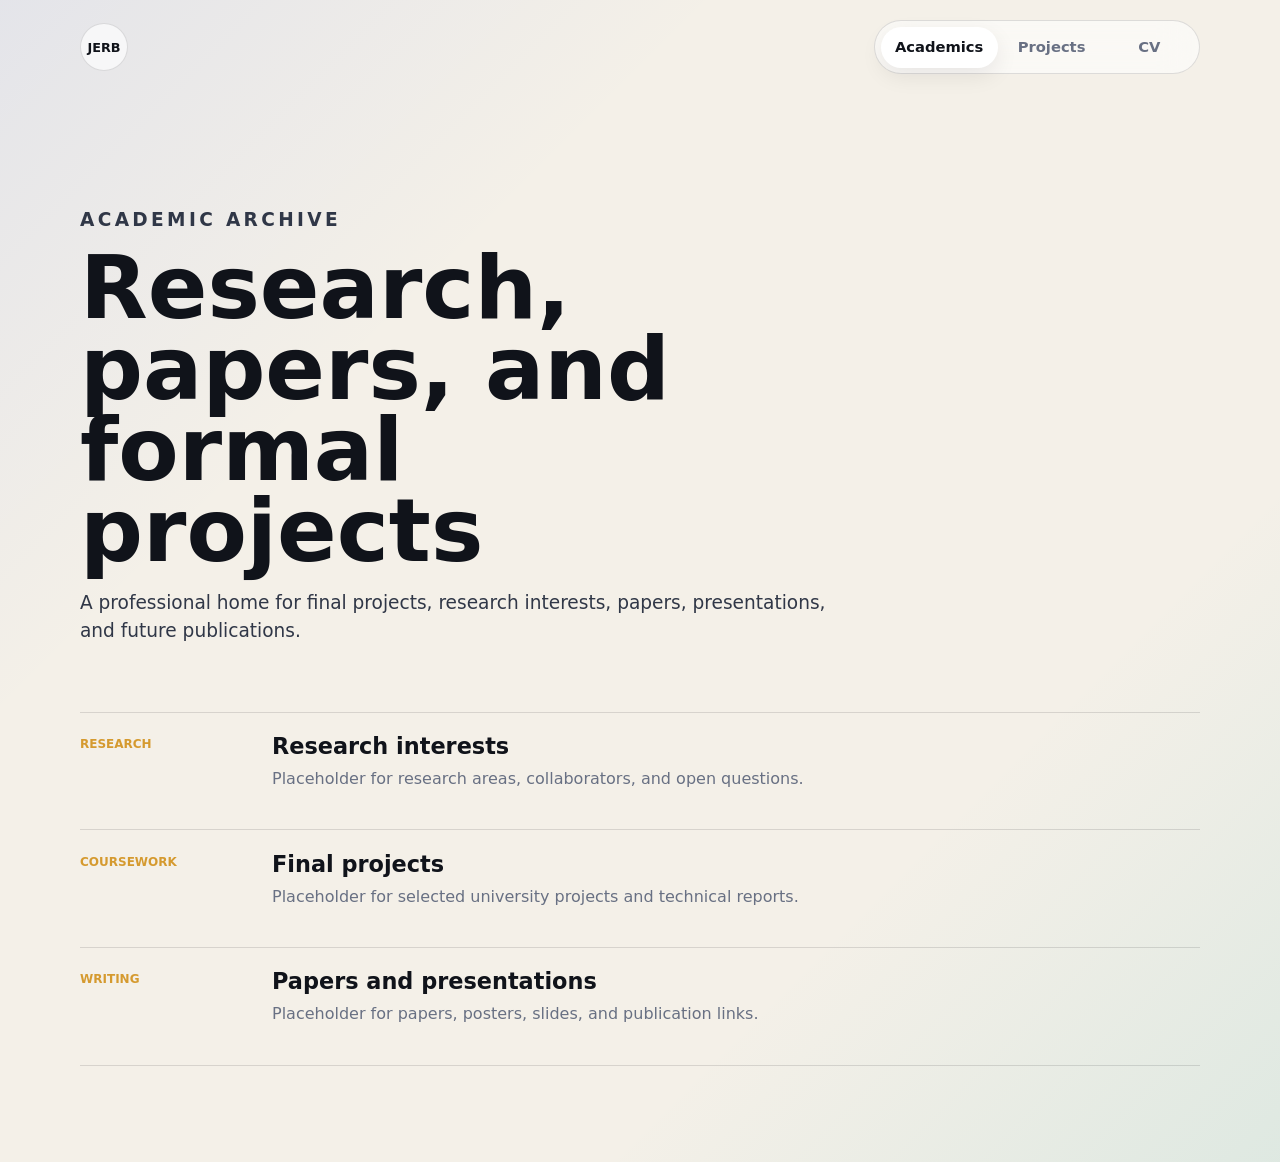
==== academics.html @ 768eadd4 "Create personal website draft" ====
<!doctype html>
<html lang="en">
  <head>
    <meta charset="UTF-8" />
    <meta name="viewport" content="width=device-width, initial-scale=1.0" />
    <title>Academics | Juan Esteban Reyes Beltrán</title>
    <link rel="stylesheet" href="styles.css" />
    <script src="script.js" defer></script>
  </head>
  <body data-page="academics">
    <header class="site-header">
      <a class="brand" href="index.html" aria-label="Home">JERB</a>
      <nav class="site-nav" aria-label="Primary navigation">
        <a href="academics.html" aria-current="page">Academics</a>
        <a href="projects.html">Projects</a>
        <a href="cv.html">CV</a>
      </nav>
    </header>

    <main class="subpage academic-page">
      <section class="subpage-hero">
        <p class="eyebrow">Academic archive</p>
        <h1>Research, papers, and formal projects</h1>
        <p>
          A professional home for final projects, research interests, papers,
          presentations, and future publications.
        </p>
      </section>

      <section class="content-list" aria-label="Academic work placeholders">
        <article class="content-row">
          <span class="row-meta">Research</span>
          <div>
            <h2>Research interests</h2>
            <p>Placeholder for research areas, collaborators, and open questions.</p>
          </div>
        </article>
        <article class="content-row">
          <span class="row-meta">Coursework</span>
          <div>
            <h2>Final projects</h2>
            <p>Placeholder for selected university projects and technical reports.</p>
          </div>
        </article>
        <article class="content-row">
          <span class="row-meta">Writing</span>
          <div>
            <h2>Papers and presentations</h2>
            <p>Placeholder for papers, posters, slides, and publication links.</p>
          </div>
        </article>
      </section>
    </main>
  </body>
</html>
---- styles.css ----
:root {
  --ink: #10131a;
  --muted: #687083;
  --paper: #f4f0e8;
  --surface: #ffffff;
  --line: rgba(16, 19, 26, 0.13);
  --blue: #275efe;
  --cyan: #1fa6a8;
  --coral: #e76650;
  --gold: #d59a2f;
  --shadow: 0 24px 70px rgba(16, 19, 26, 0.14);
}

* {
  box-sizing: border-box;
}

body {
  margin: 0;
  min-height: 100vh;
  color: var(--ink);
  background:
    linear-gradient(135deg, rgba(39, 94, 254, 0.08), transparent 32rem),
    linear-gradient(315deg, rgba(31, 166, 168, 0.1), transparent 30rem),
    var(--paper);
  font-family:
    Inter, ui-sans-serif, system-ui, -apple-system, BlinkMacSystemFont, "Segoe UI",
    sans-serif;
  line-height: 1.5;
}

a {
  color: inherit;
}

.site-header {
  display: flex;
  align-items: center;
  justify-content: space-between;
  gap: 1rem;
  width: min(1120px, calc(100% - 2rem));
  margin: 0 auto;
  padding: 1.25rem 0;
}

.brand {
  display: grid;
  width: 3rem;
  height: 3rem;
  place-items: center;
  border: 1px solid var(--line);
  border-radius: 50%;
  background: rgba(255, 255, 255, 0.66);
  font-size: 0.8rem;
  font-weight: 800;
  letter-spacing: 0;
  text-decoration: none;
}

.site-nav {
  display: flex;
  flex-wrap: wrap;
  justify-content: flex-end;
  gap: 0.35rem;
  padding: 0.35rem;
  border: 1px solid var(--line);
  border-radius: 999px;
  background: rgba(255, 255, 255, 0.58);
  backdrop-filter: blur(18px);
}

.site-nav a {
  min-width: 5.5rem;
  padding: 0.6rem 0.9rem;
  border-radius: 999px;
  color: var(--muted);
  font-size: 0.92rem;
  font-weight: 700;
  text-align: center;
  text-decoration: none;
}

.site-nav a[aria-current="page"],
.site-nav a:hover {
  color: var(--ink);
  background: var(--surface);
  box-shadow: 0 8px 22px rgba(16, 19, 26, 0.08);
}

main {
  width: min(1120px, calc(100% - 2rem));
  margin: 0 auto;
}

.hero-lab {
  display: grid;
  grid-template-columns: minmax(0, 1fr) minmax(22rem, 0.8fr);
  gap: clamp(2rem, 5vw, 5rem);
  align-items: center;
  min-height: calc(100vh - 5.5rem);
  padding: 3rem 0 4rem;
}

.eyebrow {
  margin: 0 0 0.85rem;
  color: var(--cyan);
  font-size: 0.78rem;
  font-weight: 850;
  letter-spacing: 0.18em;
  text-transform: uppercase;
}

h1,
h2,
p {
  margin-top: 0;
}

h1 {
  max-width: 14ch;
  margin-bottom: 1.1rem;
  font-size: clamp(3rem, 8vw, 6.8rem);
  line-height: 0.92;
  letter-spacing: 0;
}

h2 {
  margin-bottom: 0.6rem;
  font-size: clamp(1.6rem, 3vw, 2.4rem);
  line-height: 1;
}

.hero-lede {
  max-width: 42rem;
  color: #303747;
  font-size: clamp(1.05rem, 2vw, 1.35rem);
}

.hero-actions {
  display: flex;
  flex-wrap: wrap;
  gap: 0.75rem;
  margin-top: 2rem;
}

.button {
  display: inline-flex;
  align-items: center;
  justify-content: center;
  min-height: 2.9rem;
  padding: 0.78rem 1.05rem;
  border: 1px solid var(--line);
  border-radius: 999px;
  font-weight: 800;
  text-decoration: none;
}

.button.primary {
  color: white;
  background: var(--ink);
}

.button.secondary {
  background: rgba(255, 255, 255, 0.7);
}

.button.disabled {
  cursor: not-allowed;
  opacity: 0.64;
}

.lab-panel {
  position: relative;
  overflow: hidden;
  border: 1px solid rgba(255, 255, 255, 0.42);
  border-radius: 1.4rem;
  background:
    linear-gradient(145deg, rgba(16, 19, 26, 0.97), rgba(30, 37, 55, 0.94)),
    var(--ink);
  box-shadow: var(--shadow);
  color: white;
}

.lab-panel::before {
  content: "";
  position: absolute;
  inset: 0;
  background-image:
    linear-gradient(rgba(255, 255, 255, 0.055) 1px, transparent 1px),
    linear-gradient(90deg, rgba(255, 255, 255, 0.055) 1px, transparent 1px);
  background-size: 2rem 2rem;
  mask-image: linear-gradient(to bottom, black, transparent 88%);
}

.panel-topline,
.signal-grid {
  position: relative;
}

.panel-topline {
  display: flex;
  justify-content: space-between;
  padding: 1rem 1rem 0;
  color: rgba(255, 255, 255, 0.72);
  font-size: 0.82rem;
  font-weight: 800;
  text-transform: uppercase;
}

.status-dot {
  color: #8ef0d1;
}

.signal-grid {
  display: grid;
  grid-template-columns: repeat(2, minmax(0, 1fr));
  gap: 1px;
  padding: 1rem;
}

.signal-grid article {
  min-height: 12rem;
  padding: 1.15rem;
  background: rgba(255, 255, 255, 0.075);
}

.signal-grid span,
.project-card span,
.row-meta {
  color: var(--gold);
  font-size: 0.75rem;
  font-weight: 850;
  text-transform: uppercase;
}

.signal-grid strong {
  display: block;
  margin: 1.8rem 0 0.45rem;
  font-size: 1.05rem;
}

.signal-grid p {
  margin-bottom: 0;
  color: rgba(255, 255, 255, 0.7);
  font-size: 0.9rem;
}

.pathways,
.about-section,
.now-section {
  padding: 4rem 0;
  border-top: 1px solid var(--line);
}

.section-heading {
  margin-bottom: 1.6rem;
}

.pathway-grid,
.project-grid {
  display: grid;
  grid-template-columns: repeat(3, minmax(0, 1fr));
  gap: 1rem;
}

.pathway-card,
.project-card,
.content-row {
  position: relative;
  overflow: hidden;
  border: 1px solid var(--line);
  background: rgba(255, 255, 255, 0.66);
  box-shadow: 0 14px 40px rgba(16, 19, 26, 0.07);
}

.pathway-card::before,
.project-card::before {
  content: "";
  position: absolute;
  inset: 0;
  background: radial-gradient(
    circle at var(--spotlight-x, 50%) var(--spotlight-y, 0%),
    rgba(39, 94, 254, 0.13),
    transparent 16rem
  );
  opacity: 0;
  transition: opacity 180ms ease;
}

.pathway-card:hover::before,
.project-card:hover::before {
  opacity: 1;
}

.pathway-card > *,
.project-card > * {
  position: relative;
}

.pathway-card {
  min-height: 15rem;
  padding: 1.2rem;
  border-radius: 0.8rem;
  text-decoration: none;
  transition:
    transform 180ms ease,
    box-shadow 180ms ease;
}

.pathway-card:hover {
  transform: translateY(-4px);
  box-shadow: 0 22px 54px rgba(16, 19, 26, 0.12);
}

.pathway-card span {
  display: block;
  margin-bottom: 4rem;
  font-size: 1.25rem;
  font-weight: 850;
}

.pathway-card p {
  margin-bottom: 0;
  color: var(--muted);
}

.academic {
  border-top: 4px solid var(--blue);
}

.portfolio {
  border-top: 4px solid var(--coral);
}

.cv {
  border-top: 4px solid var(--cyan);
}

.about-section {
  display: grid;
  grid-template-columns: minmax(0, 0.9fr) minmax(22rem, 1.1fr);
  gap: clamp(2rem, 5vw, 4rem);
  align-items: start;
}

.about-copy p {
  max-width: 42rem;
  color: #303747;
  font-size: 1.04rem;
}

.about-notes {
  display: grid;
  gap: 0.8rem;
}

.about-notes article {
  display: grid;
  grid-template-columns: 10rem 1fr;
  gap: 1rem;
  padding: 1rem 0;
  border-bottom: 1px solid var(--line);
}

.about-notes span {
  color: var(--coral);
  font-size: 0.78rem;
  font-weight: 850;
  text-transform: uppercase;
}

.about-notes p {
  margin-bottom: 0;
  color: var(--muted);
}

.now-section {
  display: grid;
  grid-template-columns: 0.8fr 1.2fr;
  gap: 2rem;
}

.idea-list {
  display: grid;
  gap: 0.9rem;
  margin: 0;
  padding: 0;
  list-style: none;
}

.idea-list li {
  padding: 1rem 0 1rem 1rem;
  border-left: 3px solid var(--coral);
  color: #303747;
}

.site-footer {
  display: flex;
  justify-content: space-between;
  gap: 1rem;
  width: min(1120px, calc(100% - 2rem));
  margin: 2rem auto 0;
  padding: 2rem 0;
  border-top: 1px solid var(--line);
  color: var(--muted);
}

.site-footer div {
  display: flex;
  gap: 1rem;
}

.site-footer a {
  font-weight: 800;
  text-decoration: none;
}

.subpage {
  padding: 4rem 0 6rem;
}

.subpage-hero {
  max-width: 760px;
  padding: 3rem 0;
}

.subpage-hero h1 {
  max-width: 12ch;
  font-size: clamp(2.9rem, 7vw, 5.5rem);
}

.subpage-hero p {
  color: #303747;
  font-size: 1.16rem;
}

.academic-page {
  --paper: #f7f6f2;
}

.content-list {
  display: grid;
  border-top: 1px solid var(--line);
}

.content-row {
  display: grid;
  grid-template-columns: 10rem 1fr;
  gap: 2rem;
  padding: 1.4rem 0;
  border-width: 0 0 1px;
  background: transparent;
  box-shadow: none;
}

.content-row h2 {
  font-size: 1.4rem;
}

.content-row p {
  max-width: 54rem;
  color: var(--muted);
}

.project-card {
  min-height: 17rem;
  padding: 1.25rem;
  border-radius: 0.8rem;
}

.project-card h2 {
  margin-top: 3rem;
  font-size: 1.55rem;
}

.project-card p {
  color: var(--muted);
}

@media (max-width: 820px) {
  .site-header,
  .site-footer,
  .now-section {
    align-items: flex-start;
    flex-direction: column;
  }

  .hero-lab,
  .about-section,
  .now-section {
    grid-template-columns: 1fr;
  }

  .hero-lab {
    min-height: auto;
  }

  .pathway-grid,
  .project-grid {
    grid-template-columns: 1fr;
  }

  .signal-grid {
    grid-template-columns: 1fr;
  }

  .content-row {
    grid-template-columns: 1fr;
    gap: 0.35rem;
  }

  .about-notes article {
    grid-template-columns: 1fr;
    gap: 0.35rem;
  }
}

@media (max-width: 560px) {
  .site-nav {
    width: 100%;
    border-radius: 1rem;
  }

  .site-nav a {
    flex: 1;
    min-width: 0;
  }

  h1 {
    font-size: clamp(2.6rem, 17vw, 4rem);
  }
}
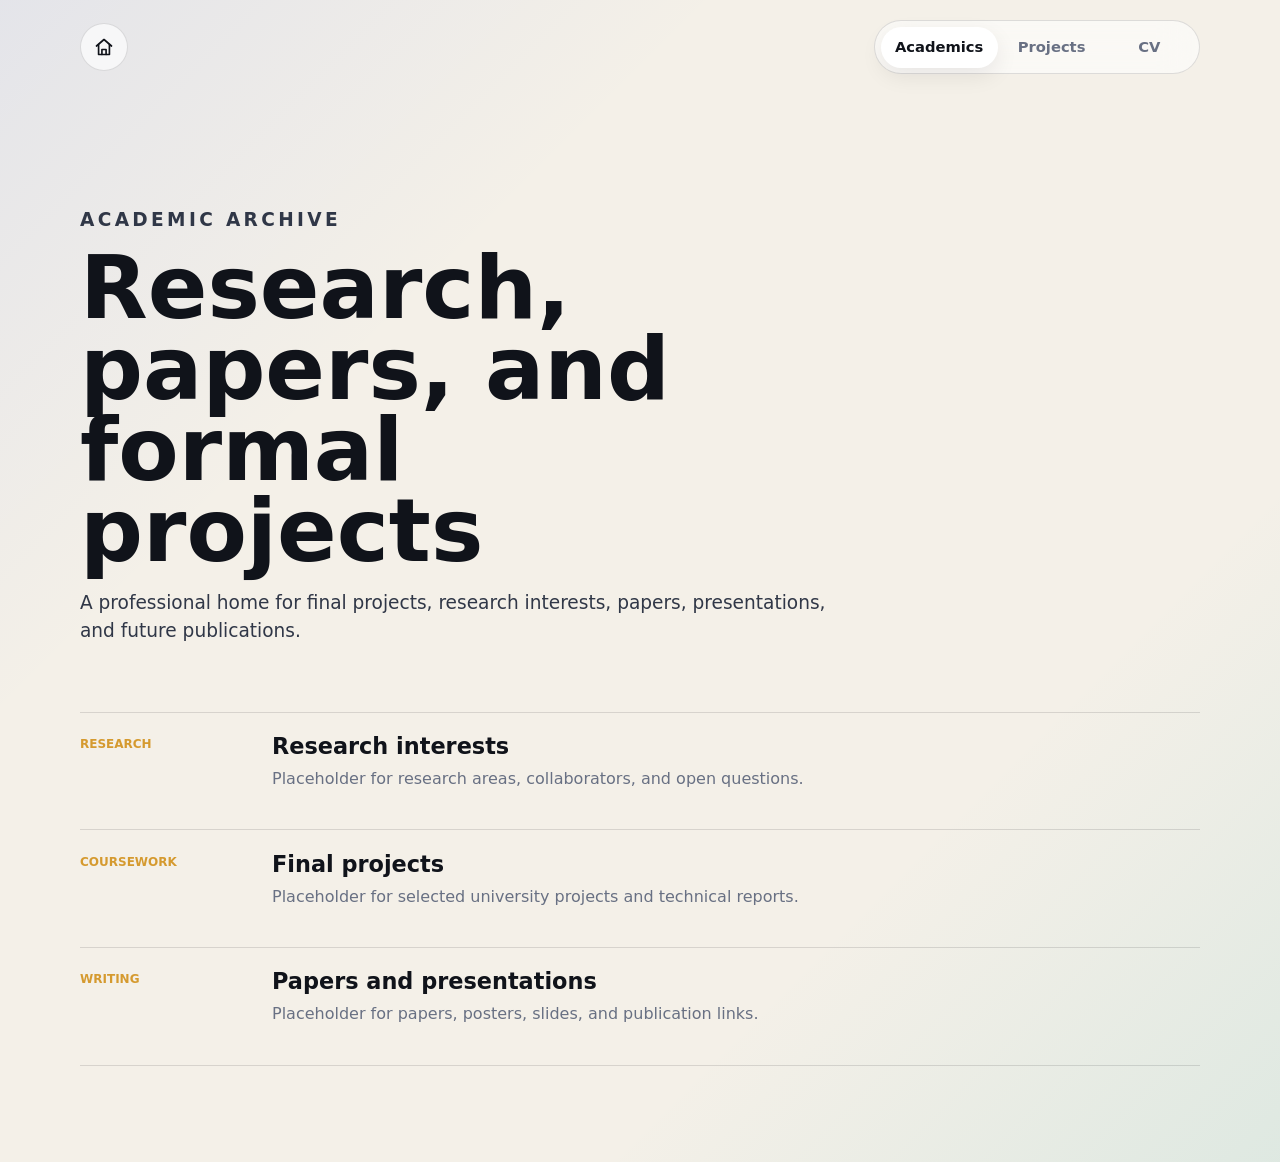
==== commit 29905914: "Updated main page" ====
--- a/academics.html
+++ b/academics.html
@@ -9,7 +9,13 @@
   </head>
   <body data-page="academics">
     <header class="site-header">
-      <a class="brand" href="index.html" aria-label="Home">JERB</a>
+      <a class="brand" href="index.html" aria-label="Home">
+        <svg viewBox="0 0 24 24" aria-hidden="true">
+          <path d="M3 10.8 12 3l9 7.8" />
+          <path d="M5.5 9.2V21h13V9.2" />
+          <path d="M9.5 21v-6h5v6" />
+        </svg>
+      </a>
       <nav class="site-nav" aria-label="Primary navigation">
         <a href="academics.html" aria-current="page">Academics</a>
         <a href="projects.html">Projects</a>
--- a/styles.css
+++ b/styles.css
@@ -57,6 +57,16 @@
   text-decoration: none;
 }
 
+.brand svg {
+  width: 1.25rem;
+  height: 1.25rem;
+  fill: none;
+  stroke: currentColor;
+  stroke-linecap: round;
+  stroke-linejoin: round;
+  stroke-width: 2;
+}
+
 .site-nav {
   display: flex;
   flex-wrap: wrap;
@@ -92,15 +102,6 @@
   margin: 0 auto;
 }
 
-.hero-lab {
-  display: grid;
-  grid-template-columns: minmax(0, 1fr) minmax(22rem, 0.8fr);
-  gap: clamp(2rem, 5vw, 5rem);
-  align-items: center;
-  min-height: calc(100vh - 5.5rem);
-  padding: 3rem 0 4rem;
-}
-
 .eyebrow {
   margin: 0 0 0.85rem;
   color: var(--cyan);
@@ -122,6 +123,44 @@
   font-size: clamp(3rem, 8vw, 6.8rem);
   line-height: 0.92;
   letter-spacing: 0;
+}
+
+.about-hero {
+  display: grid;
+  justify-items: center;
+  min-height: calc(100vh - 5.5rem);
+  padding: clamp(0.25rem, 1.5vw, 1.25rem) 0 5rem;
+  text-align: center;
+}
+
+.about-portrait {
+  width: min(100%, 21rem);
+  aspect-ratio: 1;
+  object-fit: cover;
+  object-position: center 18%;
+  border: 1px solid var(--line);
+  border-radius: 50%;
+  box-shadow: var(--shadow);
+}
+
+.about-intro {
+  width: min(100%, 46rem);
+  margin-top: 2rem;
+}
+
+.about-intro h1 {
+  max-width: none;
+  margin-bottom: 2.5rem;
+  font-size: clamp(2.5rem, 7vw, 5.2rem);
+}
+
+.about-text {
+  color: #303747;
+  font-size: clamp(1.05rem, 2vw, 1.25rem);
+}
+
+.about-text p:last-child {
+  margin-bottom: 0;
 }
 
 h2 {
@@ -169,80 +208,12 @@
   opacity: 0.64;
 }
 
-.lab-panel {
-  position: relative;
-  overflow: hidden;
-  border: 1px solid rgba(255, 255, 255, 0.42);
-  border-radius: 1.4rem;
-  background:
-    linear-gradient(145deg, rgba(16, 19, 26, 0.97), rgba(30, 37, 55, 0.94)),
-    var(--ink);
-  box-shadow: var(--shadow);
-  color: white;
-}
-
-.lab-panel::before {
-  content: "";
-  position: absolute;
-  inset: 0;
-  background-image:
-    linear-gradient(rgba(255, 255, 255, 0.055) 1px, transparent 1px),
-    linear-gradient(90deg, rgba(255, 255, 255, 0.055) 1px, transparent 1px);
-  background-size: 2rem 2rem;
-  mask-image: linear-gradient(to bottom, black, transparent 88%);
-}
-
-.panel-topline,
-.signal-grid {
-  position: relative;
-}
-
-.panel-topline {
-  display: flex;
-  justify-content: space-between;
-  padding: 1rem 1rem 0;
-  color: rgba(255, 255, 255, 0.72);
-  font-size: 0.82rem;
-  font-weight: 800;
-  text-transform: uppercase;
-}
-
-.status-dot {
-  color: #8ef0d1;
-}
-
-.signal-grid {
-  display: grid;
-  grid-template-columns: repeat(2, minmax(0, 1fr));
-  gap: 1px;
-  padding: 1rem;
-}
-
-.signal-grid article {
-  min-height: 12rem;
-  padding: 1.15rem;
-  background: rgba(255, 255, 255, 0.075);
-}
-
-.signal-grid span,
 .project-card span,
 .row-meta {
   color: var(--gold);
   font-size: 0.75rem;
   font-weight: 850;
   text-transform: uppercase;
-}
-
-.signal-grid strong {
-  display: block;
-  margin: 1.8rem 0 0.45rem;
-  font-size: 1.05rem;
-}
-
-.signal-grid p {
-  margin-bottom: 0;
-  color: rgba(255, 255, 255, 0.7);
-  font-size: 0.9rem;
 }
 
 .pathways,
@@ -466,6 +437,7 @@
   min-height: 17rem;
   padding: 1.25rem;
   border-radius: 0.8rem;
+  text-decoration: none;
 }
 
 .project-card h2 {
@@ -475,6 +447,29 @@
 
 .project-card p {
   color: var(--muted);
+}
+
+.back-link {
+  display: inline-flex;
+  margin-bottom: 1rem;
+  color: var(--muted);
+  font-weight: 800;
+  text-decoration: none;
+}
+
+.back-link:hover {
+  color: var(--ink);
+}
+
+.project-detail-body {
+  max-width: 760px;
+  padding-top: 2rem;
+  border-top: 1px solid var(--line);
+}
+
+.project-detail-body p {
+  color: var(--muted);
+  font-size: 1.08rem;
 }
 
 @media (max-width: 820px) {
@@ -485,22 +480,13 @@
     flex-direction: column;
   }
 
-  .hero-lab,
   .about-section,
   .now-section {
     grid-template-columns: 1fr;
   }
 
-  .hero-lab {
-    min-height: auto;
-  }
-
   .pathway-grid,
   .project-grid {
-    grid-template-columns: 1fr;
-  }
-
-  .signal-grid {
     grid-template-columns: 1fr;
   }
 
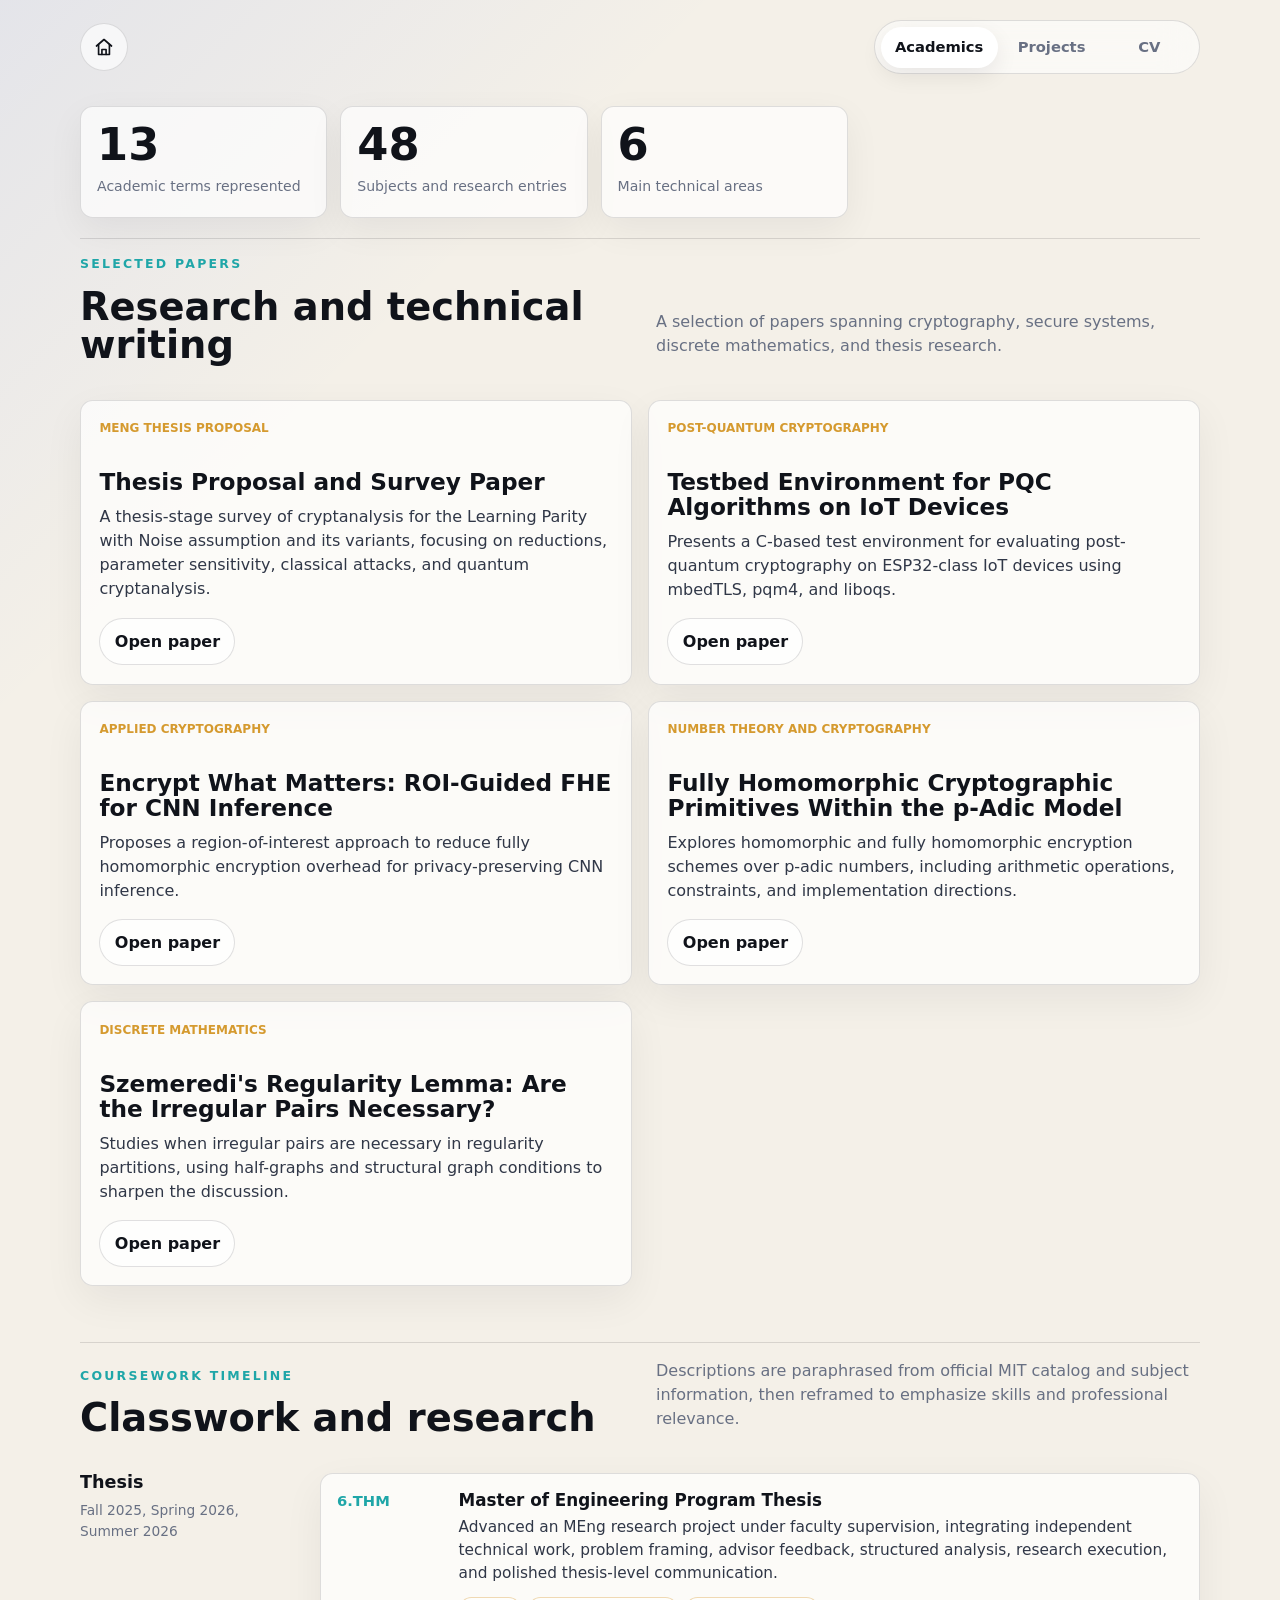
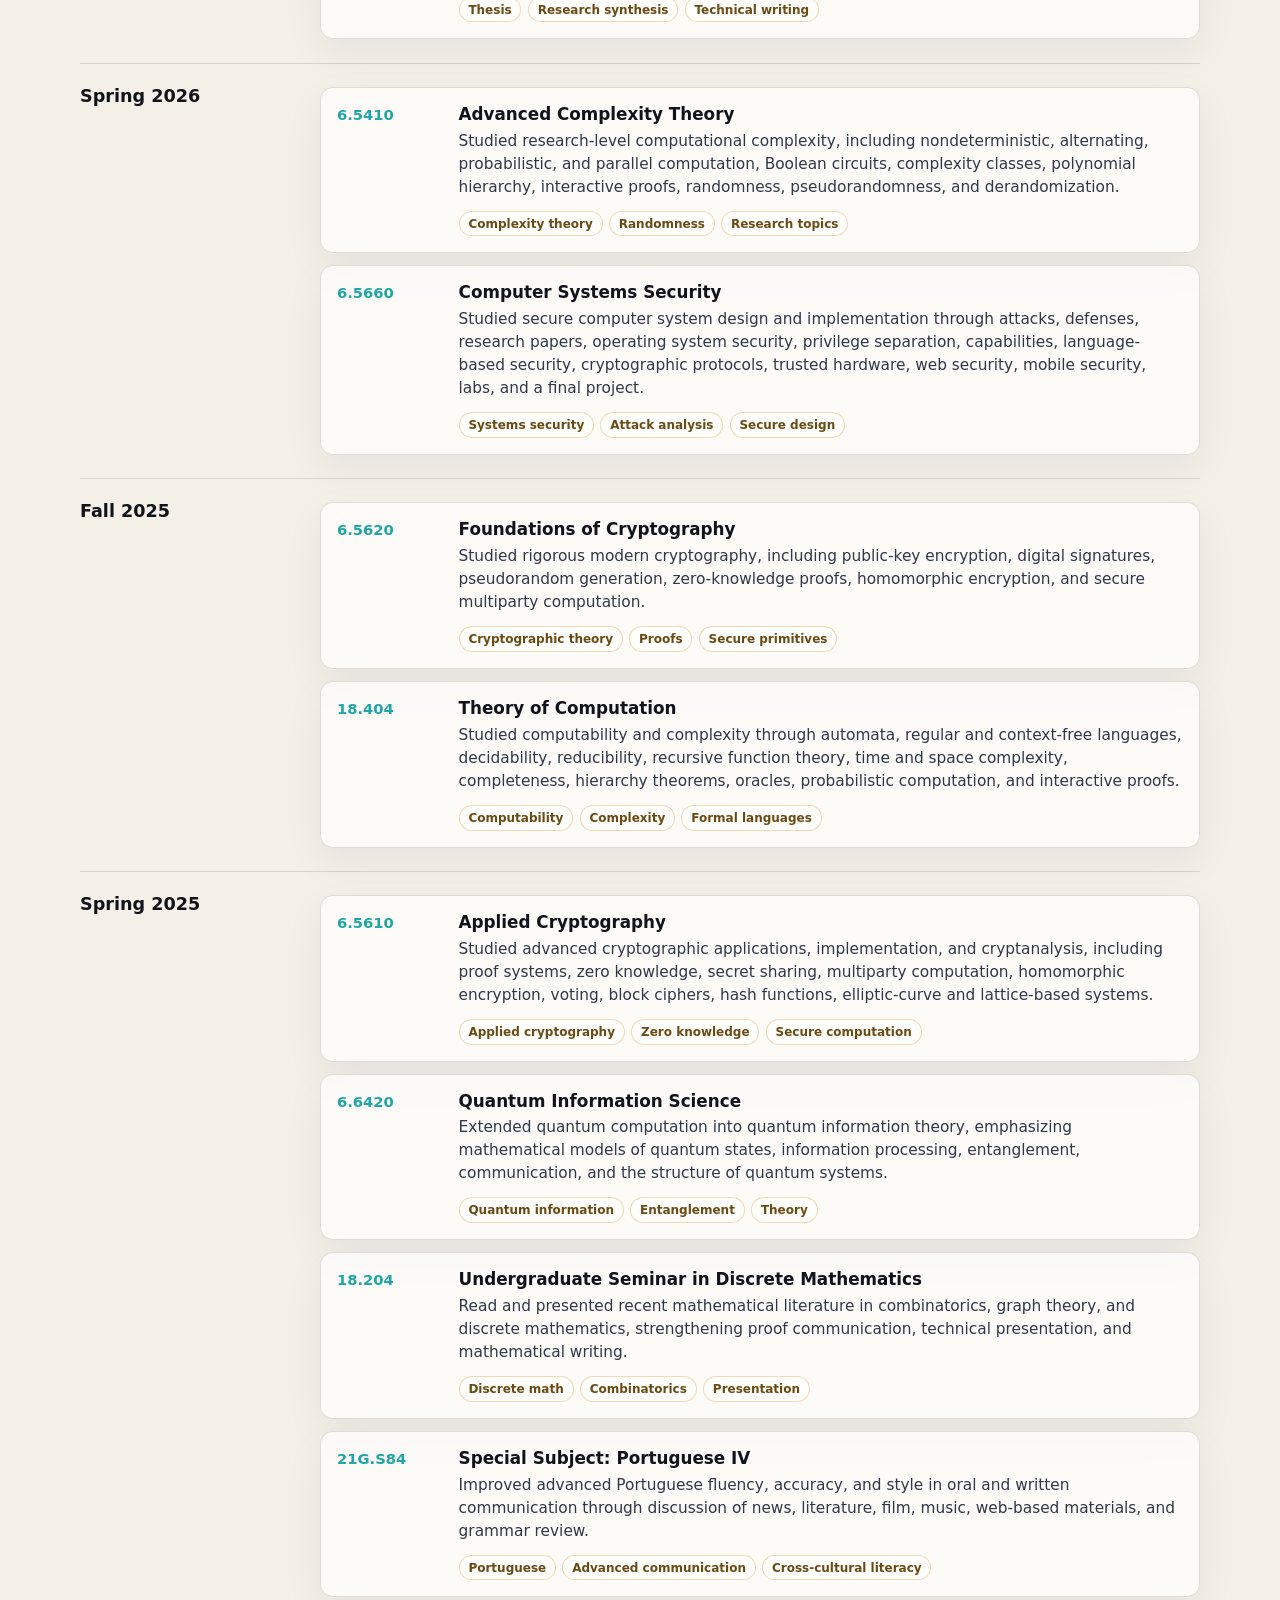
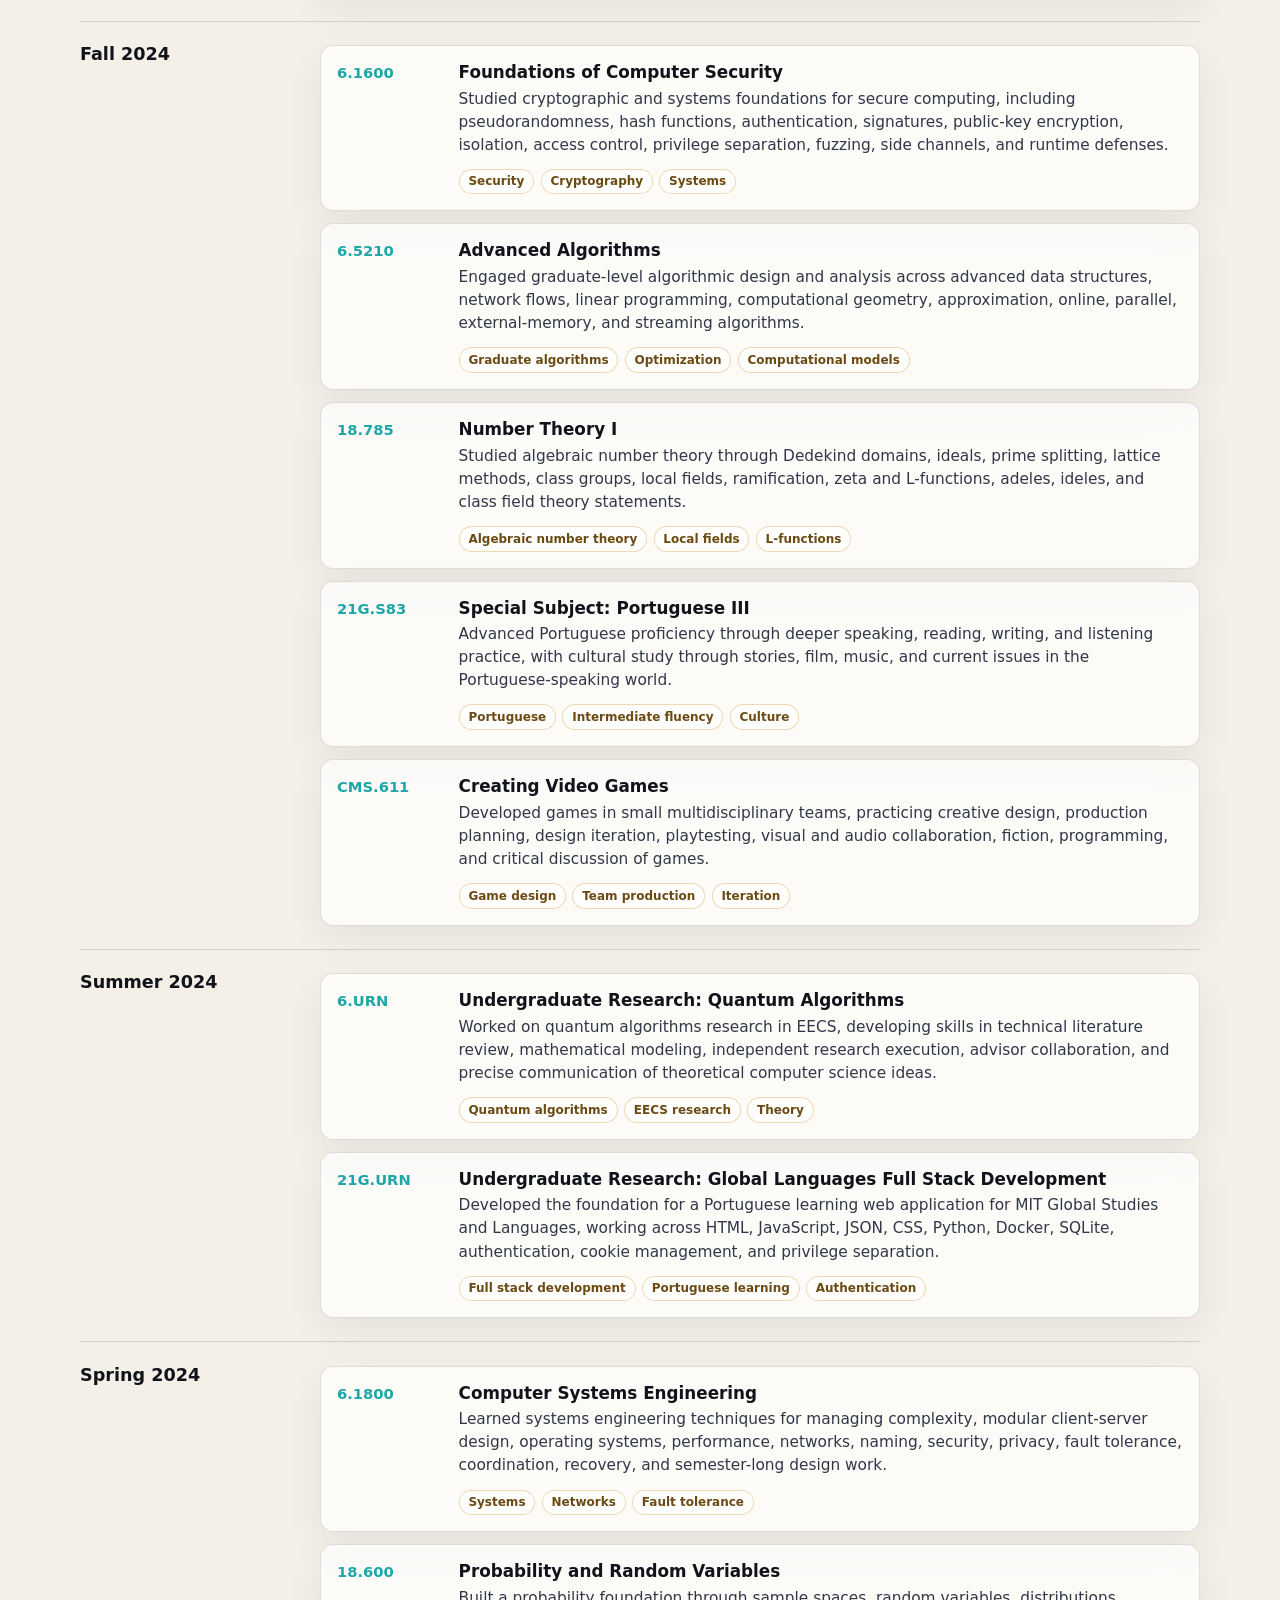
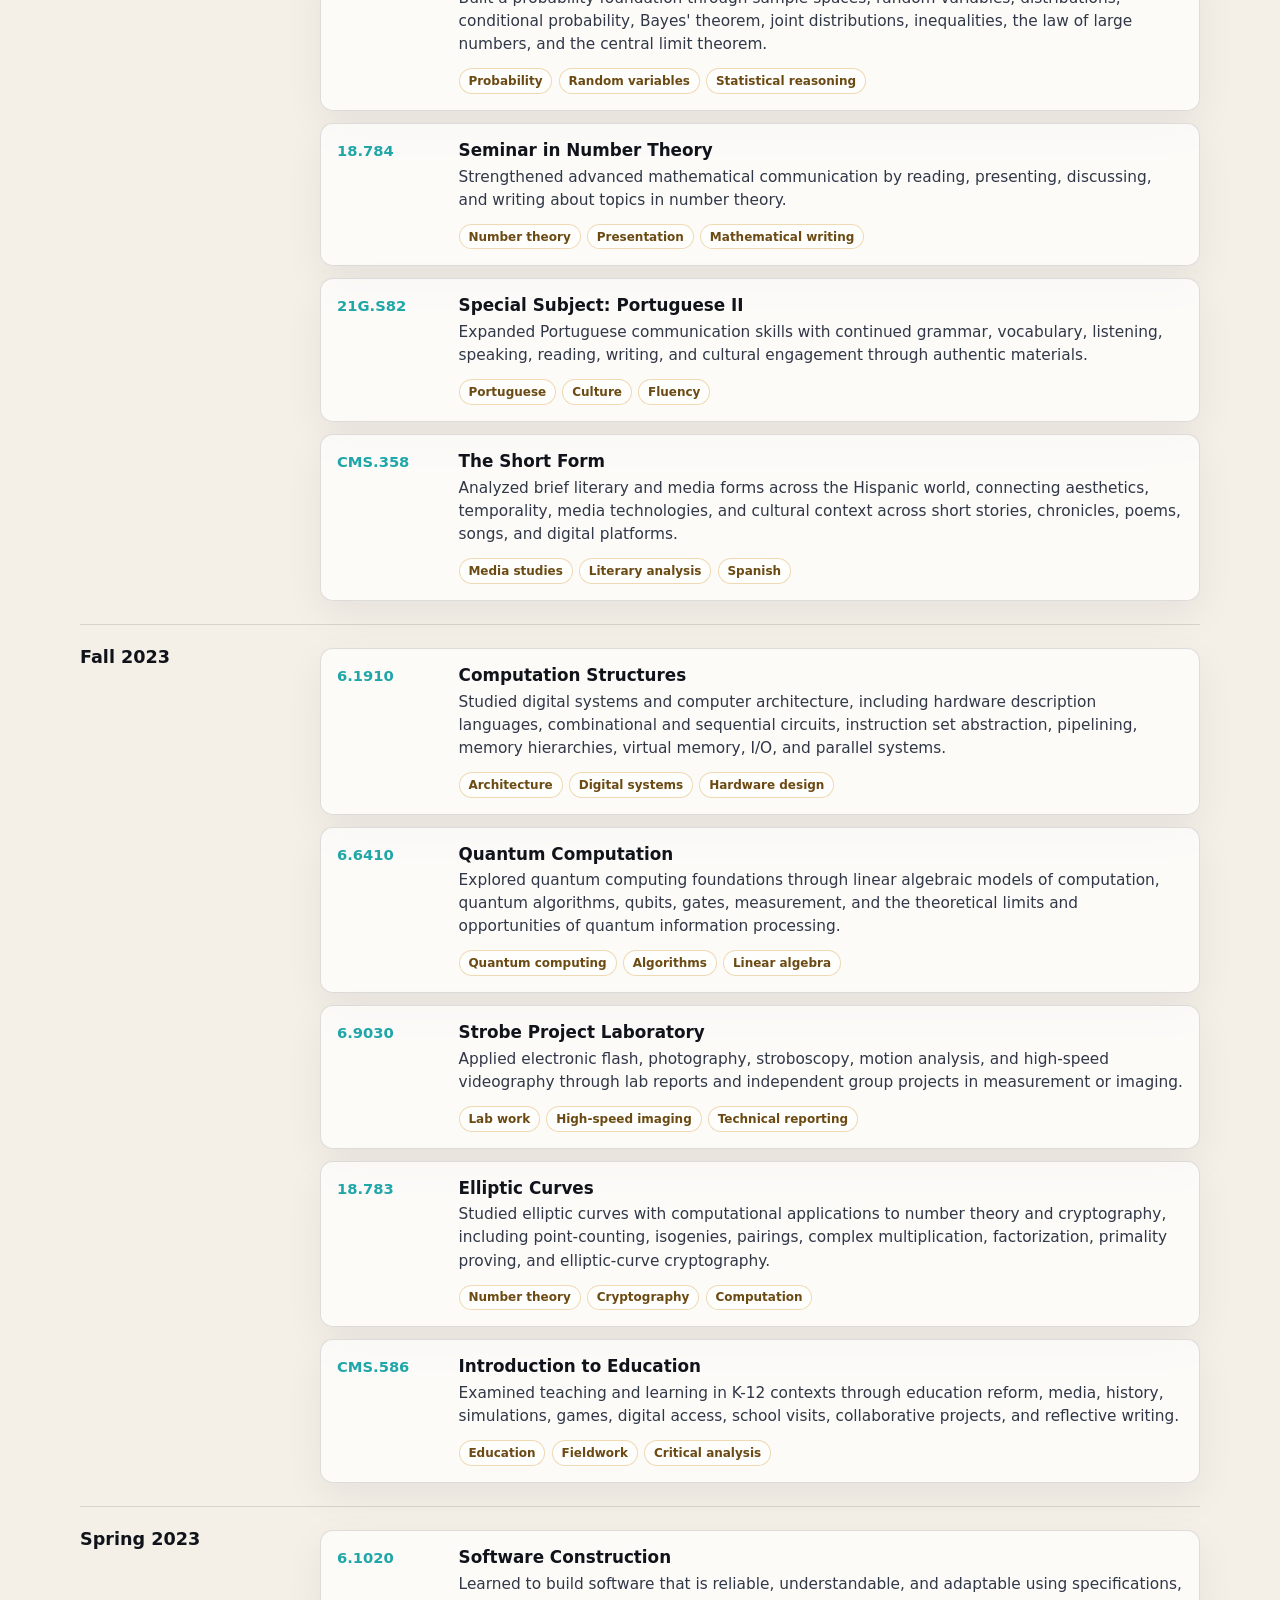
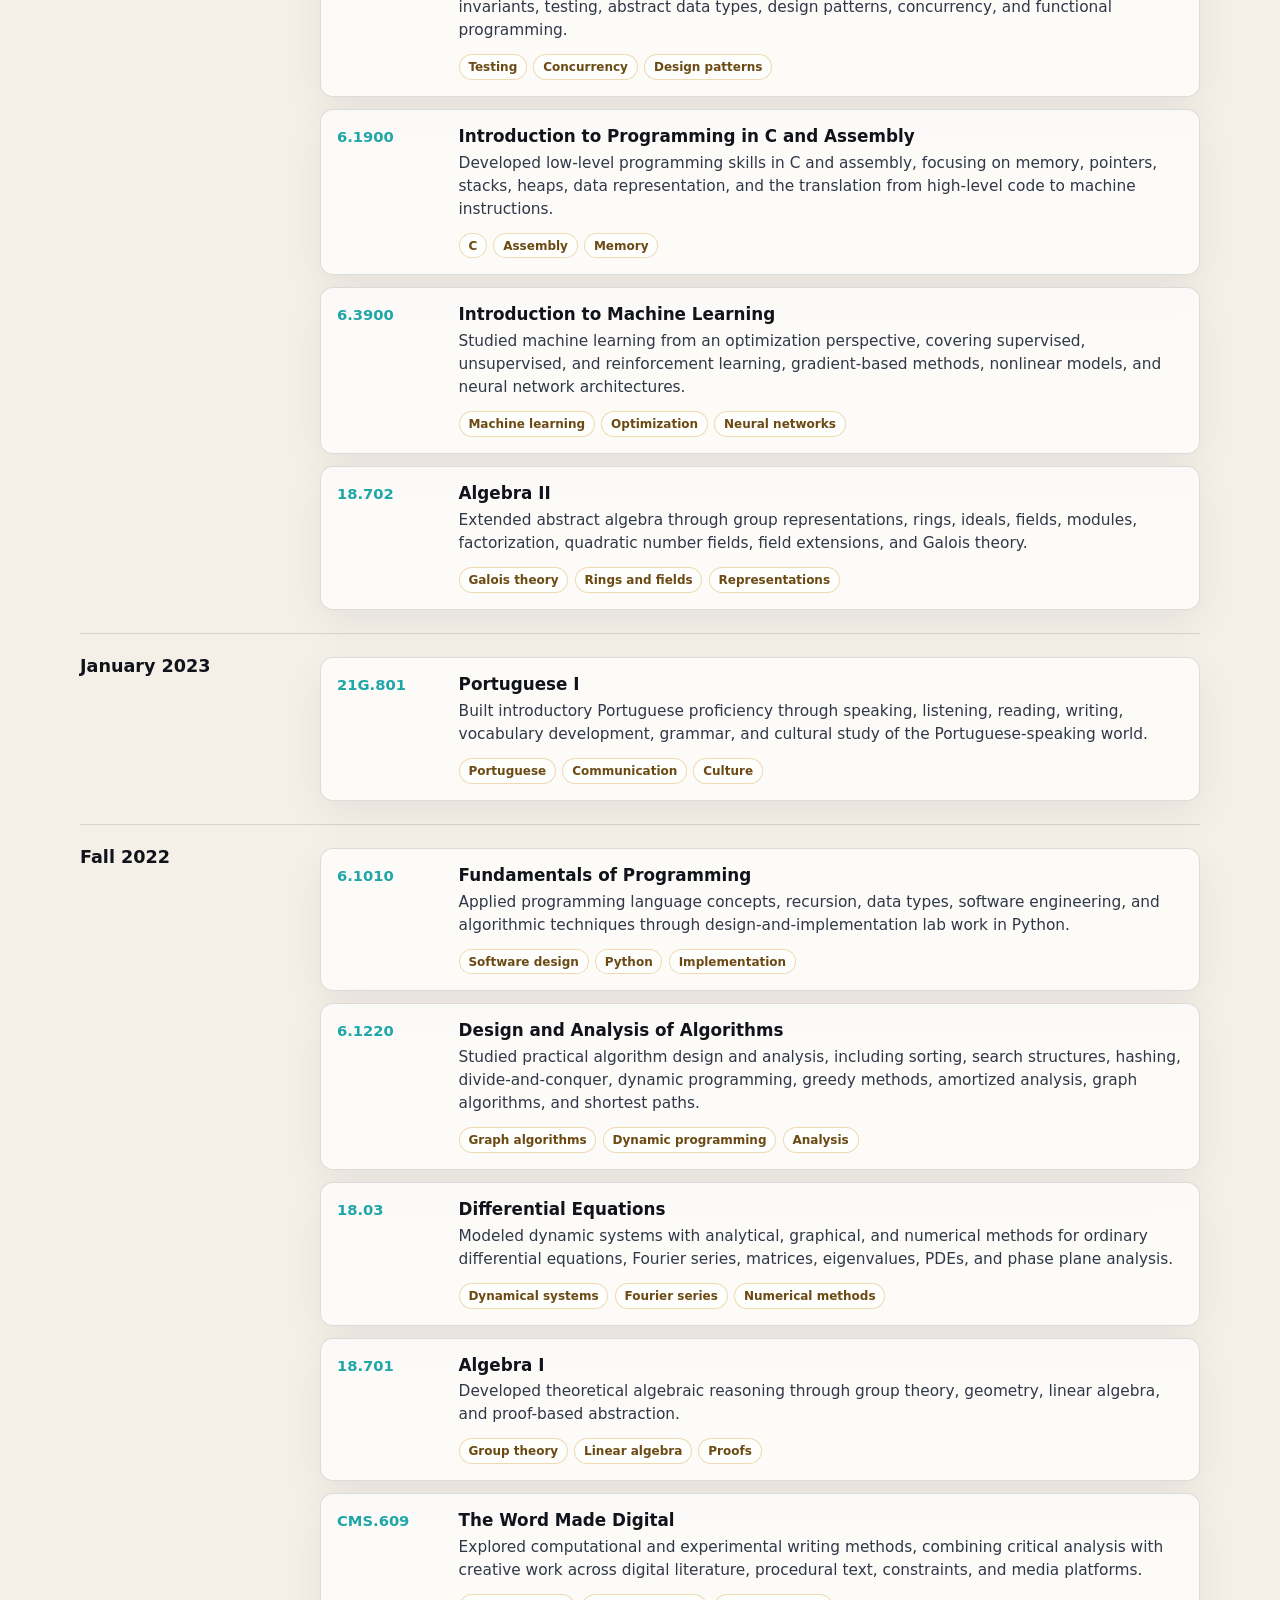
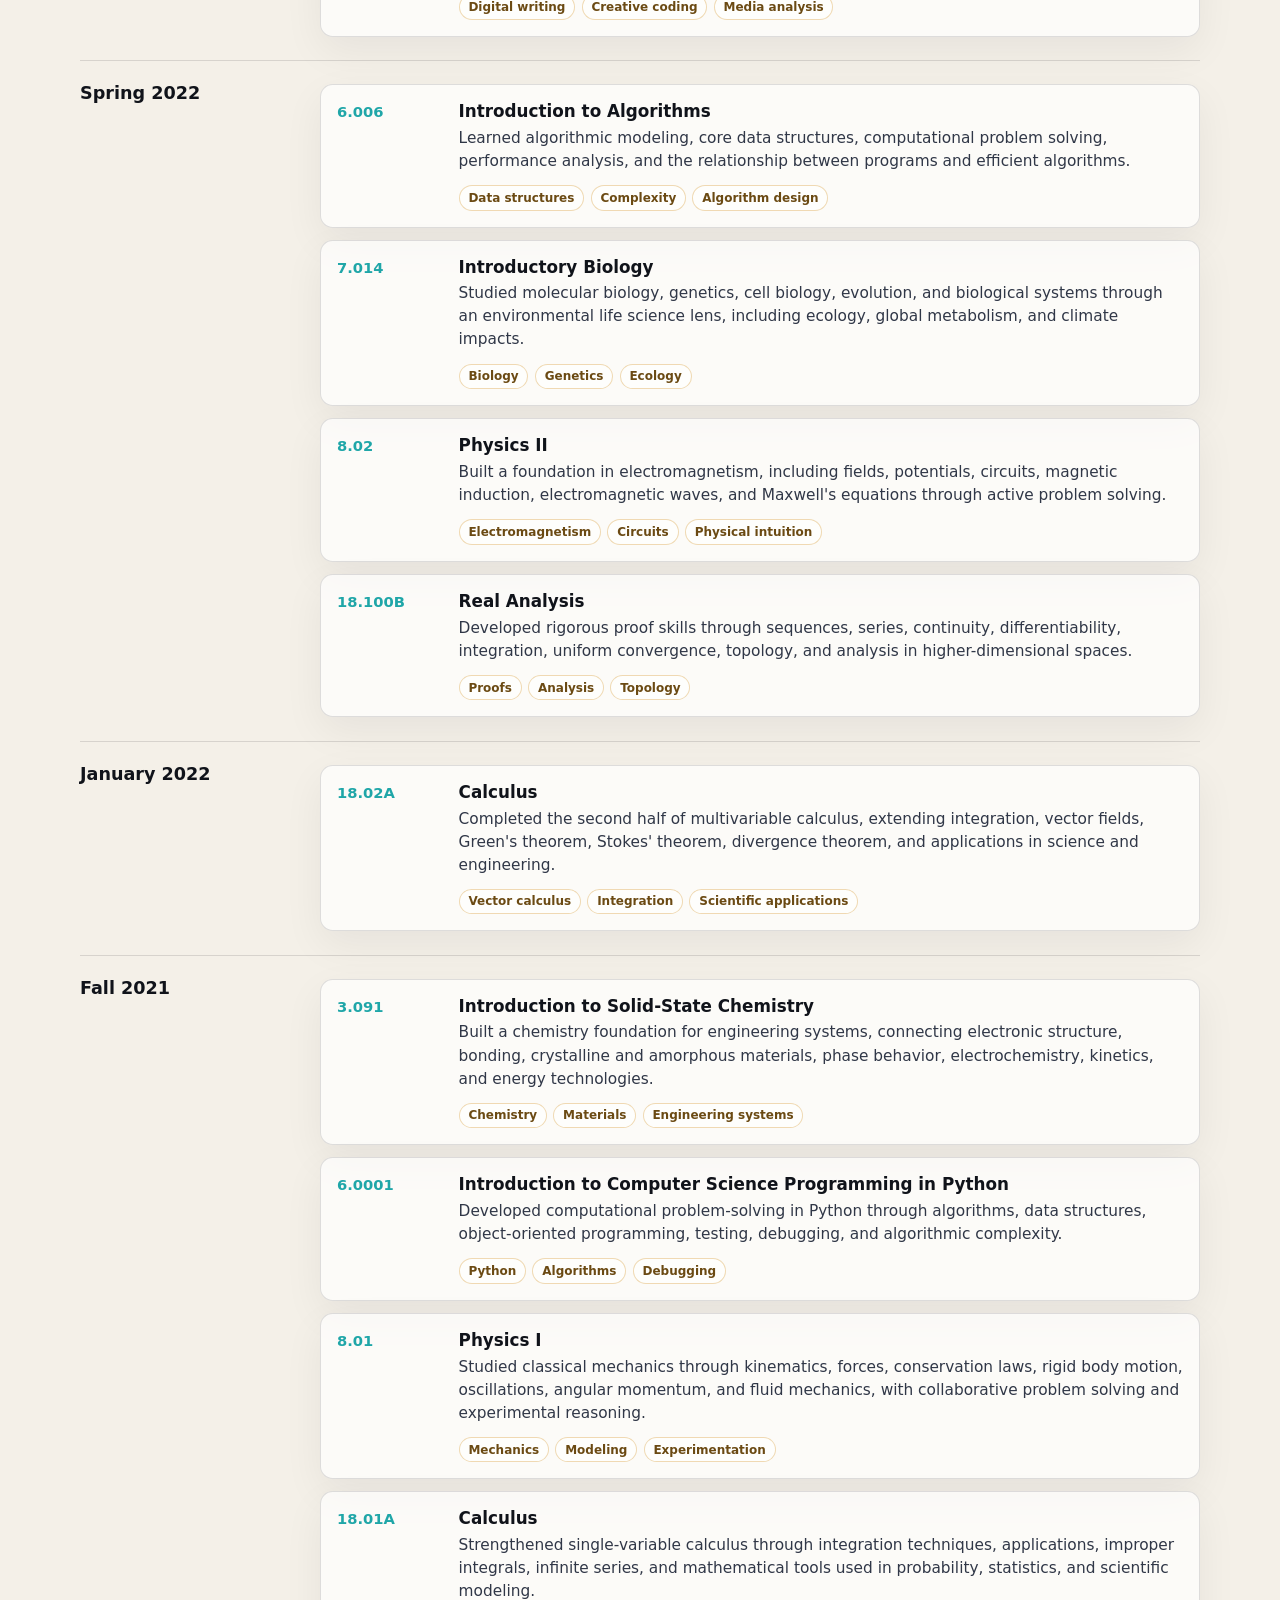
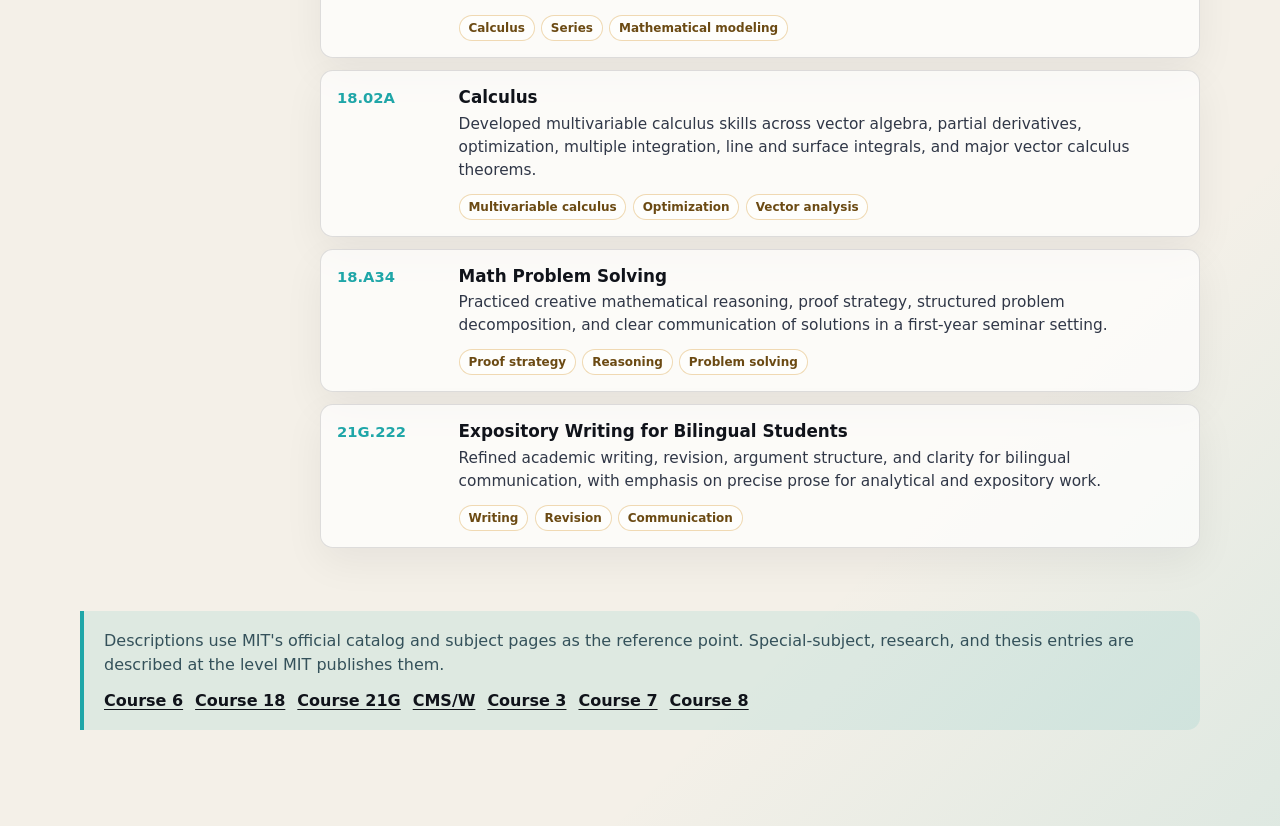
==== commit f62e113a: "Added updated academics page" ====
--- a/academics.html
+++ b/academics.html
@@ -24,37 +24,256 @@
     </header>
 
     <main class="subpage academic-page">
-      <section class="subpage-hero">
-        <p class="eyebrow">Academic archive</p>
-        <h1>Research, papers, and formal projects</h1>
-        <p>
-          A professional home for final projects, research interests, papers,
-          presentations, and future publications.
-        </p>
+      <section class="subpage-hero academic-hero">
+        <div class="academic-stats" aria-label="Academic summary">
+          <article>
+            <strong>13</strong>
+            <span>Academic terms represented</span>
+          </article>
+          <article>
+            <strong>48</strong>
+            <span>Subjects and research entries</span>
+          </article>
+          <article>
+            <strong>6</strong>
+            <span>Main technical areas</span>
+          </article>
+        </div>
       </section>
 
-      <section class="content-list" aria-label="Academic work placeholders">
-        <article class="content-row">
-          <span class="row-meta">Research</span>
+      <section class="papers-section" aria-labelledby="papers-heading">
+        <div class="section-heading papers-heading">
           <div>
-            <h2>Research interests</h2>
-            <p>Placeholder for research areas, collaborators, and open questions.</p>
+            <p class="eyebrow">Selected papers</p>
+            <h2 id="papers-heading">Research and technical writing</h2>
           </div>
-        </article>
-        <article class="content-row">
-          <span class="row-meta">Coursework</span>
+          <p>
+            A selection of papers spanning cryptography, secure systems,
+            discrete mathematics, and thesis research.
+          </p>
+        </div>
+
+        <div class="paper-grid">
+          <article class="paper-card">
+            <span class="paper-meta">MEng thesis proposal</span>
+            <h3>Thesis Proposal and Survey Paper</h3>
+            <p>
+              A thesis-stage survey of cryptanalysis for the Learning Parity
+              with Noise assumption and its variants, focusing on reductions,
+              parameter sensitivity, classical attacks, and quantum
+              cryptanalysis.
+            </p>
+            <a href="assets/papers/meng-thesis-proposal-survey-paper.pdf">Open paper</a>
+          </article>
+
+          <article class="paper-card">
+            <span class="paper-meta">Post-quantum cryptography</span>
+            <h3>Testbed Environment for PQC Algorithms on IoT Devices</h3>
+            <p>
+              Presents a C-based test environment for evaluating post-quantum
+              cryptography on ESP32-class IoT devices using mbedTLS, pqm4, and
+              liboqs.
+            </p>
+            <a href="assets/papers/pqc-algorithms-iot-testbed.pdf">Open paper</a>
+          </article>
+
+          <article class="paper-card">
+            <span class="paper-meta">Applied cryptography</span>
+            <h3>Encrypt What Matters: ROI-Guided FHE for CNN Inference</h3>
+            <p>
+              Proposes a region-of-interest approach to reduce fully
+              homomorphic encryption overhead for privacy-preserving CNN
+              inference.
+            </p>
+            <a href="assets/papers/6-5610-roi-guided-fhe-cnn-inference.pdf">Open paper</a>
+          </article>
+
+          <article class="paper-card">
+            <span class="paper-meta">Number theory and cryptography</span>
+            <h3>Fully Homomorphic Cryptographic Primitives Within the p-Adic Model</h3>
+            <p>
+              Explores homomorphic and fully homomorphic encryption schemes over
+              p-adic numbers, including arithmetic operations, constraints, and
+              implementation directions.
+            </p>
+            <a href="assets/papers/18-784-p-adics-in-cryptography.pdf">Open paper</a>
+          </article>
+
+          <article class="paper-card">
+            <span class="paper-meta">Discrete mathematics</span>
+            <h3>Szemeredi's Regularity Lemma: Are the Irregular Pairs Necessary?</h3>
+            <p>
+              Studies when irregular pairs are necessary in regularity
+              partitions, using half-graphs and structural graph conditions to
+              sharpen the discussion.
+            </p>
+            <a href="assets/papers/18-204-szemeredi-regularity-lemma.pdf">Open paper</a>
+          </article>
+        </div>
+      </section>
+
+      <section class="coursework-section" aria-labelledby="coursework-heading">
+        <div class="section-heading coursework-heading">
           <div>
-            <h2>Final projects</h2>
-            <p>Placeholder for selected university projects and technical reports.</p>
+            <p class="eyebrow">Coursework timeline</p>
+            <h2 id="coursework-heading">Classwork and research</h2>
           </div>
-        </article>
-        <article class="content-row">
-          <span class="row-meta">Writing</span>
-          <div>
-            <h2>Papers and presentations</h2>
-            <p>Placeholder for papers, posters, slides, and publication links.</p>
+          <p>
+            Descriptions are paraphrased from official MIT catalog and subject
+            information, then reframed to emphasize skills and professional
+            relevance.
+          </p>
+        </div>
+
+        <div class="timeline">
+          <article class="term">
+            <div class="term-label"><h3>Thesis</h3><span>Fall 2025, Spring 2026, Summer 2026</span></div>
+            <div class="courses">
+              <article class="course"><span class="course-code">6.THM</span><div><h4>Master of Engineering Program Thesis</h4><p>Advanced an MEng research project under faculty supervision, integrating independent technical work, problem framing, advisor feedback, structured analysis, research execution, and polished thesis-level communication.</p><div class="course-tags"><span>Thesis</span><span>Research synthesis</span><span>Technical writing</span></div></div></article>
+            </div>
+          </article>
+
+          <article class="term">
+            <div class="term-label"><h3>Spring 2026</h3></div>
+            <div class="courses">
+              <article class="course"><span class="course-code">6.5410</span><div><h4>Advanced Complexity Theory</h4><p>Studied research-level computational complexity, including nondeterministic, alternating, probabilistic, and parallel computation, Boolean circuits, complexity classes, polynomial hierarchy, interactive proofs, randomness, pseudorandomness, and derandomization.</p><div class="course-tags"><span>Complexity theory</span><span>Randomness</span><span>Research topics</span></div></div></article>
+              <article class="course"><span class="course-code">6.5660</span><div><h4>Computer Systems Security</h4><p>Studied secure computer system design and implementation through attacks, defenses, research papers, operating system security, privilege separation, capabilities, language-based security, cryptographic protocols, trusted hardware, web security, mobile security, labs, and a final project.</p><div class="course-tags"><span>Systems security</span><span>Attack analysis</span><span>Secure design</span></div></div></article>
+            </div>
+          </article>
+
+          <article class="term">
+            <div class="term-label"><h3>Fall 2025</h3></div>
+            <div class="courses">
+              <article class="course"><span class="course-code">6.5620</span><div><h4>Foundations of Cryptography</h4><p>Studied rigorous modern cryptography, including public-key encryption, digital signatures, pseudorandom generation, zero-knowledge proofs, homomorphic encryption, and secure multiparty computation.</p><div class="course-tags"><span>Cryptographic theory</span><span>Proofs</span><span>Secure primitives</span></div></div></article>
+              <article class="course"><span class="course-code">18.404</span><div><h4>Theory of Computation</h4><p>Studied computability and complexity through automata, regular and context-free languages, decidability, reducibility, recursive function theory, time and space complexity, completeness, hierarchy theorems, oracles, probabilistic computation, and interactive proofs.</p><div class="course-tags"><span>Computability</span><span>Complexity</span><span>Formal languages</span></div></div></article>
+            </div>
+          </article>
+
+          <article class="term">
+            <div class="term-label"><h3>Spring 2025</h3></div>
+            <div class="courses">
+              <article class="course"><span class="course-code">6.5610</span><div><h4>Applied Cryptography</h4><p>Studied advanced cryptographic applications, implementation, and cryptanalysis, including proof systems, zero knowledge, secret sharing, multiparty computation, homomorphic encryption, voting, block ciphers, hash functions, elliptic-curve and lattice-based systems.</p><div class="course-tags"><span>Applied cryptography</span><span>Zero knowledge</span><span>Secure computation</span></div></div></article>
+              <article class="course"><span class="course-code">6.6420</span><div><h4>Quantum Information Science</h4><p>Extended quantum computation into quantum information theory, emphasizing mathematical models of quantum states, information processing, entanglement, communication, and the structure of quantum systems.</p><div class="course-tags"><span>Quantum information</span><span>Entanglement</span><span>Theory</span></div></div></article>
+              <article class="course"><span class="course-code">18.204</span><div><h4>Undergraduate Seminar in Discrete Mathematics</h4><p>Read and presented recent mathematical literature in combinatorics, graph theory, and discrete mathematics, strengthening proof communication, technical presentation, and mathematical writing.</p><div class="course-tags"><span>Discrete math</span><span>Combinatorics</span><span>Presentation</span></div></div></article>
+              <article class="course"><span class="course-code">21G.S84</span><div><h4>Special Subject: Portuguese IV</h4><p>Improved advanced Portuguese fluency, accuracy, and style in oral and written communication through discussion of news, literature, film, music, web-based materials, and grammar review.</p><div class="course-tags"><span>Portuguese</span><span>Advanced communication</span><span>Cross-cultural literacy</span></div></div></article>
+            </div>
+          </article>
+
+          <article class="term">
+            <div class="term-label"><h3>Fall 2024</h3></div>
+            <div class="courses">
+              <article class="course"><span class="course-code">6.1600</span><div><h4>Foundations of Computer Security</h4><p>Studied cryptographic and systems foundations for secure computing, including pseudorandomness, hash functions, authentication, signatures, public-key encryption, isolation, access control, privilege separation, fuzzing, side channels, and runtime defenses.</p><div class="course-tags"><span>Security</span><span>Cryptography</span><span>Systems</span></div></div></article>
+              <article class="course"><span class="course-code">6.5210</span><div><h4>Advanced Algorithms</h4><p>Engaged graduate-level algorithmic design and analysis across advanced data structures, network flows, linear programming, computational geometry, approximation, online, parallel, external-memory, and streaming algorithms.</p><div class="course-tags"><span>Graduate algorithms</span><span>Optimization</span><span>Computational models</span></div></div></article>
+              <article class="course"><span class="course-code">18.785</span><div><h4>Number Theory I</h4><p>Studied algebraic number theory through Dedekind domains, ideals, prime splitting, lattice methods, class groups, local fields, ramification, zeta and L-functions, adeles, ideles, and class field theory statements.</p><div class="course-tags"><span>Algebraic number theory</span><span>Local fields</span><span>L-functions</span></div></div></article>
+              <article class="course"><span class="course-code">21G.S83</span><div><h4>Special Subject: Portuguese III</h4><p>Advanced Portuguese proficiency through deeper speaking, reading, writing, and listening practice, with cultural study through stories, film, music, and current issues in the Portuguese-speaking world.</p><div class="course-tags"><span>Portuguese</span><span>Intermediate fluency</span><span>Culture</span></div></div></article>
+              <article class="course"><span class="course-code">CMS.611</span><div><h4>Creating Video Games</h4><p>Developed games in small multidisciplinary teams, practicing creative design, production planning, design iteration, playtesting, visual and audio collaboration, fiction, programming, and critical discussion of games.</p><div class="course-tags"><span>Game design</span><span>Team production</span><span>Iteration</span></div></div></article>
+            </div>
+          </article>
+
+          <article class="term">
+            <div class="term-label"><h3>Summer 2024</h3></div>
+            <div class="courses">
+              <article class="course"><span class="course-code">6.URN</span><div><h4>Undergraduate Research: Quantum Algorithms</h4><p>Worked on quantum algorithms research in EECS, developing skills in technical literature review, mathematical modeling, independent research execution, advisor collaboration, and precise communication of theoretical computer science ideas.</p><div class="course-tags"><span>Quantum algorithms</span><span>EECS research</span><span>Theory</span></div></div></article>
+              <article class="course"><span class="course-code">21G.URN</span><div><h4>Undergraduate Research: Global Languages Full Stack Development</h4><p>Developed the foundation for a Portuguese learning web application for MIT Global Studies and Languages, working across HTML, JavaScript, JSON, CSS, Python, Docker, SQLite, authentication, cookie management, and privilege separation.</p><div class="course-tags"><span>Full stack development</span><span>Portuguese learning</span><span>Authentication</span></div></div></article>
+            </div>
+          </article>
+
+          <article class="term">
+            <div class="term-label"><h3>Spring 2024</h3></div>
+            <div class="courses">
+              <article class="course"><span class="course-code">6.1800</span><div><h4>Computer Systems Engineering</h4><p>Learned systems engineering techniques for managing complexity, modular client-server design, operating systems, performance, networks, naming, security, privacy, fault tolerance, coordination, recovery, and semester-long design work.</p><div class="course-tags"><span>Systems</span><span>Networks</span><span>Fault tolerance</span></div></div></article>
+              <article class="course"><span class="course-code">18.600</span><div><h4>Probability and Random Variables</h4><p>Built a probability foundation through sample spaces, random variables, distributions, conditional probability, Bayes' theorem, joint distributions, inequalities, the law of large numbers, and the central limit theorem.</p><div class="course-tags"><span>Probability</span><span>Random variables</span><span>Statistical reasoning</span></div></div></article>
+              <article class="course"><span class="course-code">18.784</span><div><h4>Seminar in Number Theory</h4><p>Strengthened advanced mathematical communication by reading, presenting, discussing, and writing about topics in number theory.</p><div class="course-tags"><span>Number theory</span><span>Presentation</span><span>Mathematical writing</span></div></div></article>
+              <article class="course"><span class="course-code">21G.S82</span><div><h4>Special Subject: Portuguese II</h4><p>Expanded Portuguese communication skills with continued grammar, vocabulary, listening, speaking, reading, writing, and cultural engagement through authentic materials.</p><div class="course-tags"><span>Portuguese</span><span>Culture</span><span>Fluency</span></div></div></article>
+              <article class="course"><span class="course-code">CMS.358</span><div><h4>The Short Form</h4><p>Analyzed brief literary and media forms across the Hispanic world, connecting aesthetics, temporality, media technologies, and cultural context across short stories, chronicles, poems, songs, and digital platforms.</p><div class="course-tags"><span>Media studies</span><span>Literary analysis</span><span>Spanish</span></div></div></article>
+            </div>
+          </article>
+
+          <article class="term">
+            <div class="term-label"><h3>Fall 2023</h3></div>
+            <div class="courses">
+              <article class="course"><span class="course-code">6.1910</span><div><h4>Computation Structures</h4><p>Studied digital systems and computer architecture, including hardware description languages, combinational and sequential circuits, instruction set abstraction, pipelining, memory hierarchies, virtual memory, I/O, and parallel systems.</p><div class="course-tags"><span>Architecture</span><span>Digital systems</span><span>Hardware design</span></div></div></article>
+              <article class="course"><span class="course-code">6.6410</span><div><h4>Quantum Computation</h4><p>Explored quantum computing foundations through linear algebraic models of computation, quantum algorithms, qubits, gates, measurement, and the theoretical limits and opportunities of quantum information processing.</p><div class="course-tags"><span>Quantum computing</span><span>Algorithms</span><span>Linear algebra</span></div></div></article>
+              <article class="course"><span class="course-code">6.9030</span><div><h4>Strobe Project Laboratory</h4><p>Applied electronic flash, photography, stroboscopy, motion analysis, and high-speed videography through lab reports and independent group projects in measurement or imaging.</p><div class="course-tags"><span>Lab work</span><span>High-speed imaging</span><span>Technical reporting</span></div></div></article>
+              <article class="course"><span class="course-code">18.783</span><div><h4>Elliptic Curves</h4><p>Studied elliptic curves with computational applications to number theory and cryptography, including point-counting, isogenies, pairings, complex multiplication, factorization, primality proving, and elliptic-curve cryptography.</p><div class="course-tags"><span>Number theory</span><span>Cryptography</span><span>Computation</span></div></div></article>
+              <article class="course"><span class="course-code">CMS.586</span><div><h4>Introduction to Education</h4><p>Examined teaching and learning in K-12 contexts through education reform, media, history, simulations, games, digital access, school visits, collaborative projects, and reflective writing.</p><div class="course-tags"><span>Education</span><span>Fieldwork</span><span>Critical analysis</span></div></div></article>
+            </div>
+          </article>
+
+          <article class="term">
+            <div class="term-label"><h3>Spring 2023</h3></div>
+            <div class="courses">
+              <article class="course"><span class="course-code">6.1020</span><div><h4>Software Construction</h4><p>Learned to build software that is reliable, understandable, and adaptable using specifications, invariants, testing, abstract data types, design patterns, concurrency, and functional programming.</p><div class="course-tags"><span>Testing</span><span>Concurrency</span><span>Design patterns</span></div></div></article>
+              <article class="course"><span class="course-code">6.1900</span><div><h4>Introduction to Programming in C and Assembly</h4><p>Developed low-level programming skills in C and assembly, focusing on memory, pointers, stacks, heaps, data representation, and the translation from high-level code to machine instructions.</p><div class="course-tags"><span>C</span><span>Assembly</span><span>Memory</span></div></div></article>
+              <article class="course"><span class="course-code">6.3900</span><div><h4>Introduction to Machine Learning</h4><p>Studied machine learning from an optimization perspective, covering supervised, unsupervised, and reinforcement learning, gradient-based methods, nonlinear models, and neural network architectures.</p><div class="course-tags"><span>Machine learning</span><span>Optimization</span><span>Neural networks</span></div></div></article>
+              <article class="course"><span class="course-code">18.702</span><div><h4>Algebra II</h4><p>Extended abstract algebra through group representations, rings, ideals, fields, modules, factorization, quadratic number fields, field extensions, and Galois theory.</p><div class="course-tags"><span>Galois theory</span><span>Rings and fields</span><span>Representations</span></div></div></article>
+            </div>
+          </article>
+
+          <article class="term">
+            <div class="term-label"><h3>January 2023</h3></div>
+            <div class="courses">
+              <article class="course"><span class="course-code">21G.801</span><div><h4>Portuguese I</h4><p>Built introductory Portuguese proficiency through speaking, listening, reading, writing, vocabulary development, grammar, and cultural study of the Portuguese-speaking world.</p><div class="course-tags"><span>Portuguese</span><span>Communication</span><span>Culture</span></div></div></article>
+            </div>
+          </article>
+
+          <article class="term">
+            <div class="term-label"><h3>Fall 2022</h3></div>
+            <div class="courses">
+              <article class="course"><span class="course-code">6.1010</span><div><h4>Fundamentals of Programming</h4><p>Applied programming language concepts, recursion, data types, software engineering, and algorithmic techniques through design-and-implementation lab work in Python.</p><div class="course-tags"><span>Software design</span><span>Python</span><span>Implementation</span></div></div></article>
+              <article class="course"><span class="course-code">6.1220</span><div><h4>Design and Analysis of Algorithms</h4><p>Studied practical algorithm design and analysis, including sorting, search structures, hashing, divide-and-conquer, dynamic programming, greedy methods, amortized analysis, graph algorithms, and shortest paths.</p><div class="course-tags"><span>Graph algorithms</span><span>Dynamic programming</span><span>Analysis</span></div></div></article>
+              <article class="course"><span class="course-code">18.03</span><div><h4>Differential Equations</h4><p>Modeled dynamic systems with analytical, graphical, and numerical methods for ordinary differential equations, Fourier series, matrices, eigenvalues, PDEs, and phase plane analysis.</p><div class="course-tags"><span>Dynamical systems</span><span>Fourier series</span><span>Numerical methods</span></div></div></article>
+              <article class="course"><span class="course-code">18.701</span><div><h4>Algebra I</h4><p>Developed theoretical algebraic reasoning through group theory, geometry, linear algebra, and proof-based abstraction.</p><div class="course-tags"><span>Group theory</span><span>Linear algebra</span><span>Proofs</span></div></div></article>
+              <article class="course"><span class="course-code">CMS.609</span><div><h4>The Word Made Digital</h4><p>Explored computational and experimental writing methods, combining critical analysis with creative work across digital literature, procedural text, constraints, and media platforms.</p><div class="course-tags"><span>Digital writing</span><span>Creative coding</span><span>Media analysis</span></div></div></article>
+            </div>
+          </article>
+
+          <article class="term">
+            <div class="term-label"><h3>Spring 2022</h3></div>
+            <div class="courses">
+              <article class="course"><span class="course-code">6.006</span><div><h4>Introduction to Algorithms</h4><p>Learned algorithmic modeling, core data structures, computational problem solving, performance analysis, and the relationship between programs and efficient algorithms.</p><div class="course-tags"><span>Data structures</span><span>Complexity</span><span>Algorithm design</span></div></div></article>
+              <article class="course"><span class="course-code">7.014</span><div><h4>Introductory Biology</h4><p>Studied molecular biology, genetics, cell biology, evolution, and biological systems through an environmental life science lens, including ecology, global metabolism, and climate impacts.</p><div class="course-tags"><span>Biology</span><span>Genetics</span><span>Ecology</span></div></div></article>
+              <article class="course"><span class="course-code">8.02</span><div><h4>Physics II</h4><p>Built a foundation in electromagnetism, including fields, potentials, circuits, magnetic induction, electromagnetic waves, and Maxwell's equations through active problem solving.</p><div class="course-tags"><span>Electromagnetism</span><span>Circuits</span><span>Physical intuition</span></div></div></article>
+              <article class="course"><span class="course-code">18.100B</span><div><h4>Real Analysis</h4><p>Developed rigorous proof skills through sequences, series, continuity, differentiability, integration, uniform convergence, topology, and analysis in higher-dimensional spaces.</p><div class="course-tags"><span>Proofs</span><span>Analysis</span><span>Topology</span></div></div></article>
+            </div>
+          </article>
+
+          <article class="term">
+            <div class="term-label"><h3>January 2022</h3></div>
+            <div class="courses">
+              <article class="course"><span class="course-code">18.02A</span><div><h4>Calculus</h4><p>Completed the second half of multivariable calculus, extending integration, vector fields, Green's theorem, Stokes' theorem, divergence theorem, and applications in science and engineering.</p><div class="course-tags"><span>Vector calculus</span><span>Integration</span><span>Scientific applications</span></div></div></article>
+            </div>
+          </article>
+
+          <article class="term">
+            <div class="term-label"><h3>Fall 2021</h3></div>
+            <div class="courses">
+              <article class="course"><span class="course-code">3.091</span><div><h4>Introduction to Solid-State Chemistry</h4><p>Built a chemistry foundation for engineering systems, connecting electronic structure, bonding, crystalline and amorphous materials, phase behavior, electrochemistry, kinetics, and energy technologies.</p><div class="course-tags"><span>Chemistry</span><span>Materials</span><span>Engineering systems</span></div></div></article>
+              <article class="course"><span class="course-code">6.0001</span><div><h4>Introduction to Computer Science Programming in Python</h4><p>Developed computational problem-solving in Python through algorithms, data structures, object-oriented programming, testing, debugging, and algorithmic complexity.</p><div class="course-tags"><span>Python</span><span>Algorithms</span><span>Debugging</span></div></div></article>
+              <article class="course"><span class="course-code">8.01</span><div><h4>Physics I</h4><p>Studied classical mechanics through kinematics, forces, conservation laws, rigid body motion, oscillations, angular momentum, and fluid mechanics, with collaborative problem solving and experimental reasoning.</p><div class="course-tags"><span>Mechanics</span><span>Modeling</span><span>Experimentation</span></div></div></article>
+              <article class="course"><span class="course-code">18.01A</span><div><h4>Calculus</h4><p>Strengthened single-variable calculus through integration techniques, applications, improper integrals, infinite series, and mathematical tools used in probability, statistics, and scientific modeling.</p><div class="course-tags"><span>Calculus</span><span>Series</span><span>Mathematical modeling</span></div></div></article>
+              <article class="course"><span class="course-code">18.02A</span><div><h4>Calculus</h4><p>Developed multivariable calculus skills across vector algebra, partial derivatives, optimization, multiple integration, line and surface integrals, and major vector calculus theorems.</p><div class="course-tags"><span>Multivariable calculus</span><span>Optimization</span><span>Vector analysis</span></div></div></article>
+              <article class="course"><span class="course-code">18.A34</span><div><h4>Math Problem Solving</h4><p>Practiced creative mathematical reasoning, proof strategy, structured problem decomposition, and clear communication of solutions in a first-year seminar setting.</p><div class="course-tags"><span>Proof strategy</span><span>Reasoning</span><span>Problem solving</span></div></div></article>
+              <article class="course"><span class="course-code">21G.222</span><div><h4>Expository Writing for Bilingual Students</h4><p>Refined academic writing, revision, argument structure, and clarity for bilingual communication, with emphasis on precise prose for analytical and expository work.</p><div class="course-tags"><span>Writing</span><span>Revision</span><span>Communication</span></div></div></article>
+            </div>
+          </article>
+
+        </div>
+
+        <aside class="source-note">
+          Descriptions use MIT's official catalog and subject pages as the
+          reference point. Special-subject, research, and thesis entries are
+          described at the level MIT publishes them.
+          <div class="source-links" aria-label="Official source links">
+            <a href="https://catalog.mit.edu/subjects/6/">Course 6</a>
+            <a href="https://catalog.mit.edu/subjects/18/">Course 18</a>
+            <a href="https://catalog.mit.edu/subjects/21g/">Course 21G</a>
+            <a href="https://catalog.mit.edu/subjects/cms/">CMS/W</a>
+            <a href="https://catalog.mit.edu/subjects/3/">Course 3</a>
+            <a href="https://catalog.mit.edu/subjects/7/">Course 7</a>
+            <a href="https://catalog.mit.edu/subjects/8/">Course 8</a>
           </div>
-        </article>
+        </aside>
       </section>
     </main>
   </body>
--- a/styles.css
+++ b/styles.css
@@ -407,6 +407,243 @@
 
 .academic-page {
   --paper: #f7f6f2;
+  padding-top: 0.75rem;
+}
+
+.academic-hero {
+  max-width: none;
+  padding: 0 0 1.25rem;
+}
+
+.academic-stats {
+  display: grid;
+  grid-template-columns: repeat(3, minmax(0, 1fr));
+  gap: 0.8rem;
+  max-width: 48rem;
+  margin-top: 0;
+}
+
+.academic-stats article {
+  min-height: 7rem;
+  padding: 1rem;
+  border: 1px solid var(--line);
+  border-radius: 0.8rem;
+  background: rgba(255, 255, 255, 0.68);
+  box-shadow: 0 12px 36px rgba(16, 19, 26, 0.06);
+}
+
+.academic-stats strong {
+  display: block;
+  margin-bottom: 0.5rem;
+  font-size: clamp(1.8rem, 4vw, 2.8rem);
+  line-height: 1;
+}
+
+.academic-stats span {
+  display: block;
+  color: var(--muted);
+  font-size: 0.88rem;
+}
+
+.coursework-section {
+  padding-top: 1rem;
+  border-top: 1px solid var(--line);
+}
+
+.papers-section {
+  padding: 1rem 0 3.5rem;
+  border-top: 1px solid var(--line);
+}
+
+.papers-heading {
+  display: flex;
+  align-items: end;
+  justify-content: space-between;
+  gap: 2rem;
+}
+
+.papers-heading > p {
+  max-width: 34rem;
+  color: var(--muted);
+}
+
+.paper-grid {
+  display: grid;
+  grid-template-columns: repeat(2, minmax(0, 1fr));
+  gap: 1rem;
+}
+
+.paper-card {
+  display: flex;
+  min-height: 17rem;
+  flex-direction: column;
+  align-items: flex-start;
+  padding: 1.15rem;
+  border: 1px solid var(--line);
+  border-radius: 0.8rem;
+  background: rgba(255, 255, 255, 0.7);
+  box-shadow: 0 14px 40px rgba(16, 19, 26, 0.06);
+}
+
+.paper-meta {
+  color: var(--gold);
+  font-size: 0.75rem;
+  font-weight: 850;
+  text-transform: uppercase;
+}
+
+.paper-card h3 {
+  margin: 2rem 0 0.7rem;
+  font-size: 1.45rem;
+  line-height: 1.08;
+}
+
+.paper-card p {
+  margin-bottom: 1rem;
+  color: #303747;
+}
+
+.paper-card a {
+  display: inline-flex;
+  align-items: center;
+  min-height: 2.55rem;
+  margin-top: auto;
+  padding: 0.65rem 0.9rem;
+  border: 1px solid var(--line);
+  border-radius: 999px;
+  background: rgba(255, 255, 255, 0.72);
+  font-weight: 850;
+  text-decoration: none;
+}
+
+.paper-card a:hover {
+  background: var(--surface);
+  box-shadow: 0 8px 22px rgba(16, 19, 26, 0.08);
+}
+
+.coursework-heading {
+  display: flex;
+  align-items: end;
+  justify-content: space-between;
+  gap: 2rem;
+}
+
+.coursework-heading > p {
+  max-width: 34rem;
+  color: var(--muted);
+}
+
+.timeline {
+  display: grid;
+  gap: 1.45rem;
+}
+
+.term {
+  display: grid;
+  grid-template-columns: 13rem minmax(0, 1fr);
+  gap: 2rem;
+  padding-bottom: 1.45rem;
+  border-bottom: 1px solid var(--line);
+}
+
+.term:last-child {
+  border-bottom: 0;
+}
+
+.term-label {
+  position: sticky;
+  top: 1rem;
+  align-self: start;
+}
+
+.term-label h3 {
+  margin: 0;
+  font-size: 1.1rem;
+  line-height: 1.1;
+}
+
+.term-label span {
+  display: block;
+  margin-top: 0.5rem;
+  color: var(--muted);
+  font-size: 0.86rem;
+}
+
+.courses {
+  display: grid;
+  gap: 0.75rem;
+}
+
+.course {
+  display: grid;
+  grid-template-columns: 6.5rem minmax(0, 1fr);
+  gap: 1.1rem;
+  padding: 1rem;
+  border: 1px solid var(--line);
+  border-radius: 0.8rem;
+  background: rgba(255, 255, 255, 0.7);
+  box-shadow: 0 14px 40px rgba(16, 19, 26, 0.06);
+}
+
+.course-code {
+  color: var(--cyan);
+  font-size: 0.92rem;
+  font-weight: 850;
+}
+
+.course h4 {
+  margin: 0 0 0.35rem;
+  font-size: 1.05rem;
+  line-height: 1.2;
+}
+
+.course p {
+  margin-bottom: 0;
+  color: #303747;
+  font-size: 0.96rem;
+}
+
+.course-tags {
+  display: flex;
+  flex-wrap: wrap;
+  gap: 0.4rem;
+  margin-top: 0.75rem;
+}
+
+.course-tags span {
+  display: inline-flex;
+  align-items: center;
+  min-height: 1.6rem;
+  padding: 0.18rem 0.55rem;
+  border: 1px solid rgba(213, 154, 47, 0.36);
+  border-radius: 999px;
+  color: #6b4a13;
+  background: rgba(255, 255, 255, 0.62);
+  font-size: 0.75rem;
+  font-weight: 800;
+}
+
+.source-note {
+  margin-top: 2.5rem;
+  padding: 1.1rem 1.25rem;
+  border-left: 4px solid var(--cyan);
+  border-radius: 0 0.8rem 0.8rem 0;
+  background: rgba(31, 166, 168, 0.1);
+  color: #34515a;
+}
+
+.source-links {
+  display: flex;
+  flex-wrap: wrap;
+  gap: 0.75rem;
+  margin-top: 0.75rem;
+}
+
+.source-links a {
+  color: var(--ink);
+  font-weight: 850;
+  text-decoration-thickness: 1px;
+  text-underline-offset: 3px;
 }
 
 .content-list {
@@ -433,6 +670,54 @@
   color: var(--muted);
 }
 
+.experience-section {
+  padding-top: 1rem;
+  border-top: 1px solid var(--line);
+}
+
+.experience-list {
+  display: grid;
+  gap: 1rem;
+}
+
+.experience-card {
+  display: grid;
+  grid-template-columns: 13rem 1fr;
+  gap: 2rem;
+  padding: 1.35rem 0;
+  border-bottom: 1px solid var(--line);
+}
+
+.experience-meta {
+  display: grid;
+  align-content: start;
+  gap: 0.35rem;
+  color: var(--gold);
+  font-size: 0.78rem;
+  font-weight: 850;
+  text-transform: uppercase;
+}
+
+.experience-card h3 {
+  margin: 0 0 0.3rem;
+  font-size: 1.35rem;
+  line-height: 1.1;
+}
+
+.experience-org {
+  margin-bottom: 0.8rem;
+  color: var(--muted);
+  font-weight: 750;
+}
+
+.experience-card ul {
+  display: grid;
+  gap: 0.45rem;
+  margin: 0;
+  padding-left: 1.1rem;
+  color: #303747;
+}
+
 .project-card {
   min-height: 17rem;
   padding: 1.25rem;
@@ -495,6 +780,36 @@
     gap: 0.35rem;
   }
 
+  .academic-stats {
+    grid-template-columns: 1fr;
+  }
+
+  .coursework-heading {
+    display: block;
+  }
+
+  .papers-heading {
+    display: block;
+  }
+
+  .paper-grid {
+    grid-template-columns: 1fr;
+  }
+
+  .term {
+    grid-template-columns: 1fr;
+    gap: 0.85rem;
+  }
+
+  .term-label {
+    position: static;
+  }
+
+  .experience-card {
+    grid-template-columns: 1fr;
+    gap: 0.75rem;
+  }
+
   .about-notes article {
     grid-template-columns: 1fr;
     gap: 0.35rem;
@@ -515,4 +830,9 @@
   h1 {
     font-size: clamp(2.6rem, 17vw, 4rem);
   }
-}
+
+  .course {
+    grid-template-columns: 1fr;
+    gap: 0.5rem;
+  }
+}
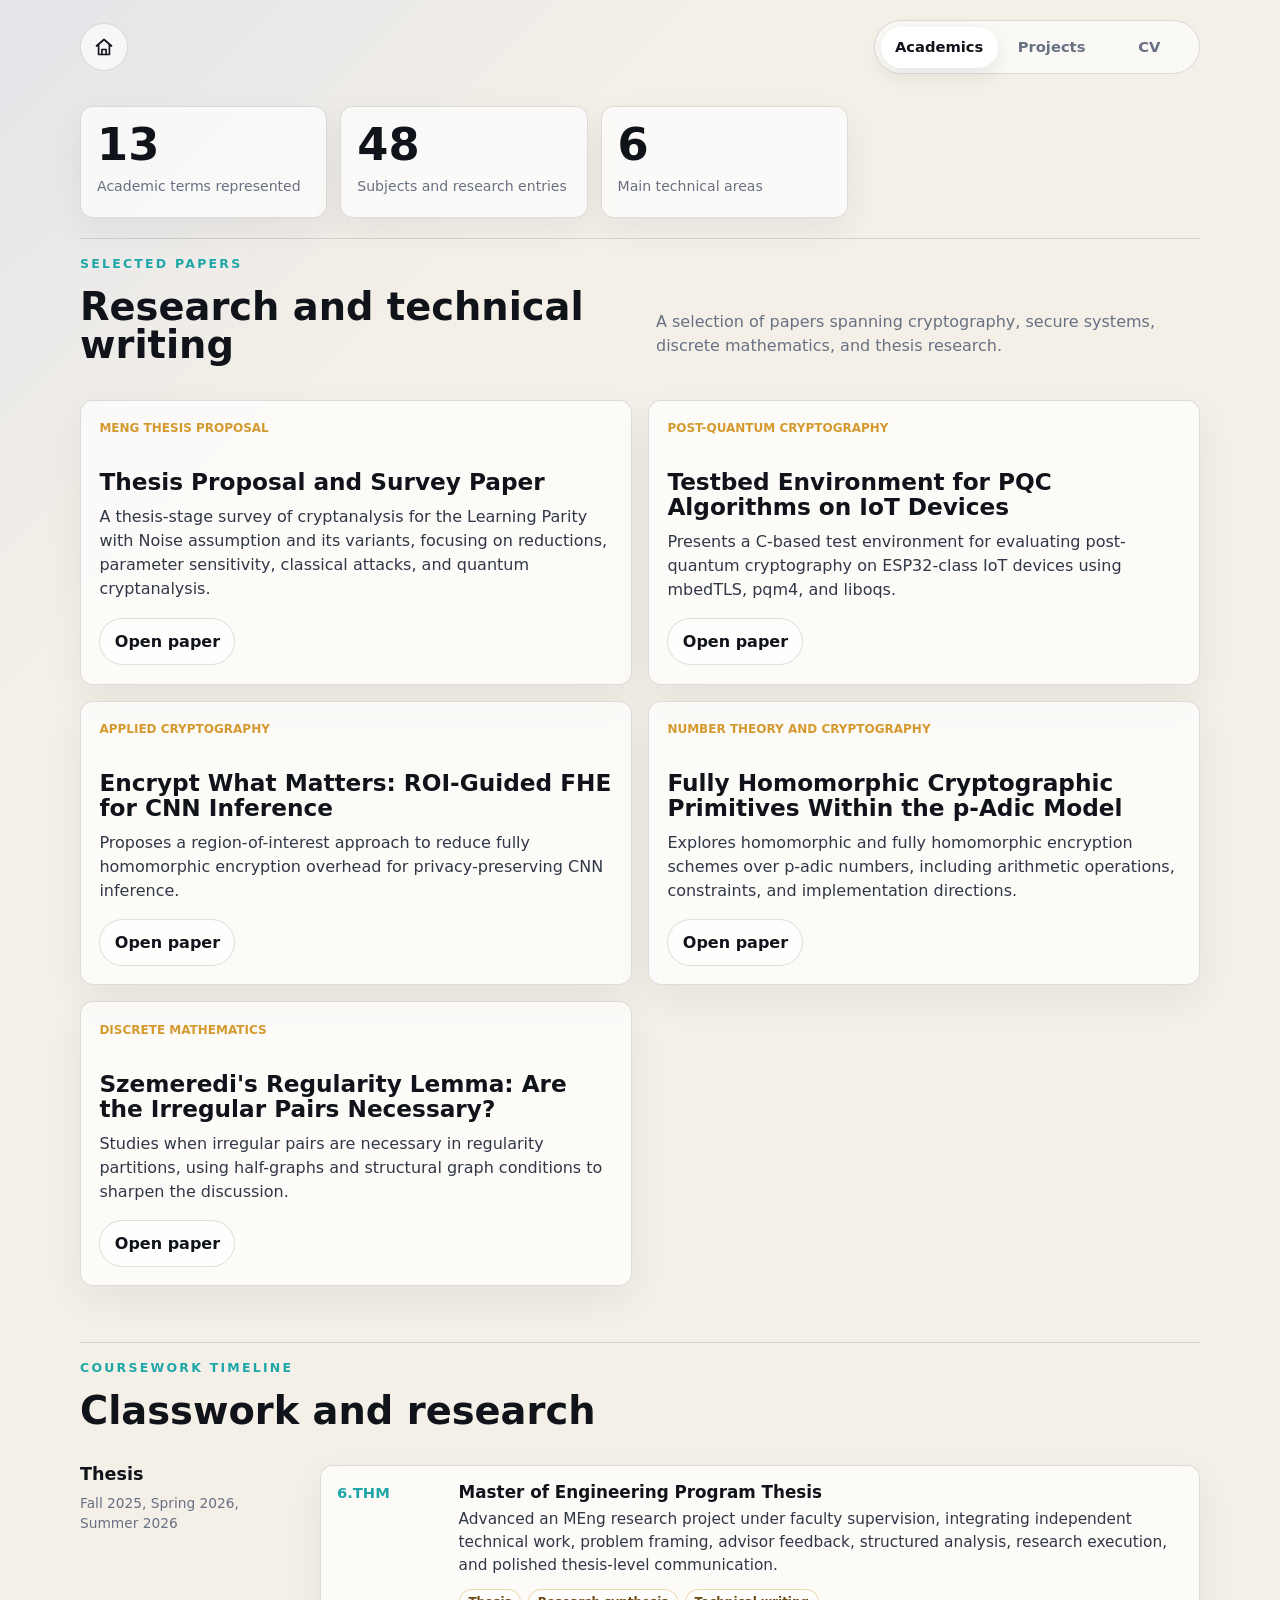
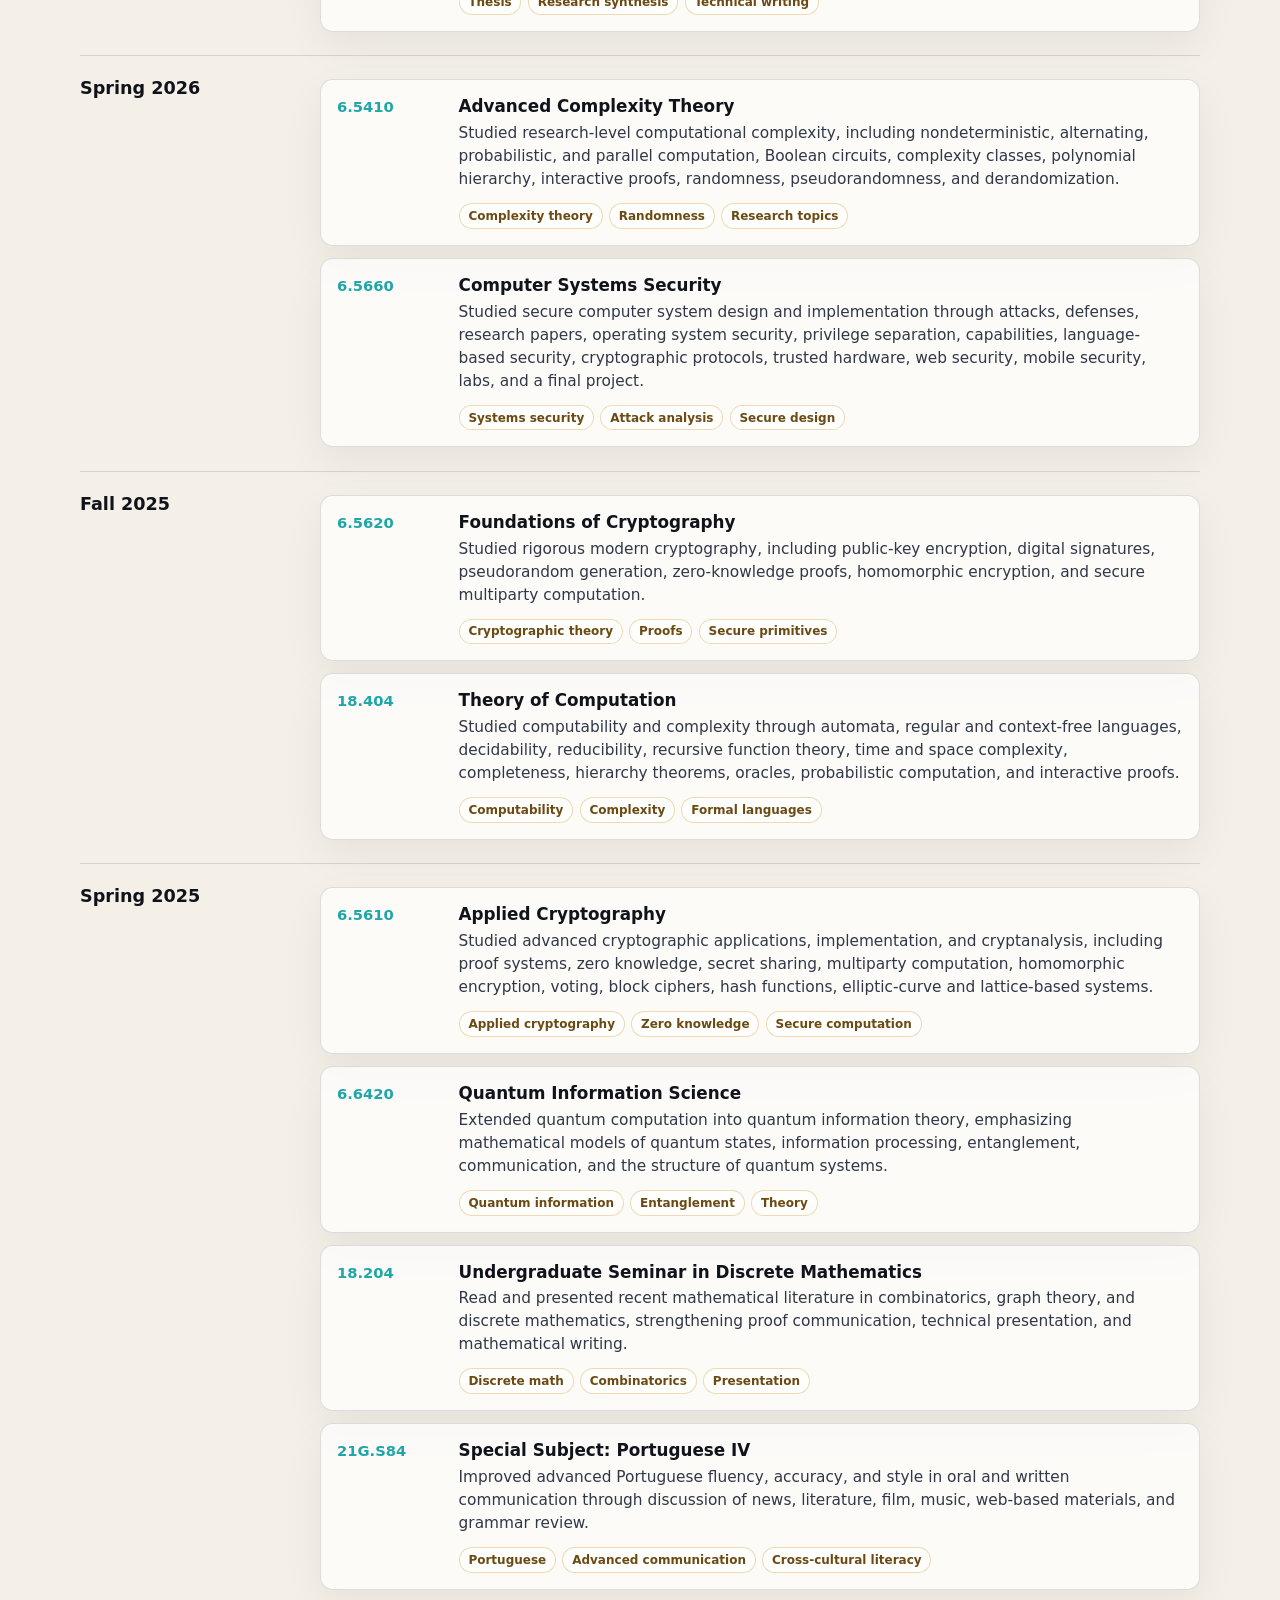
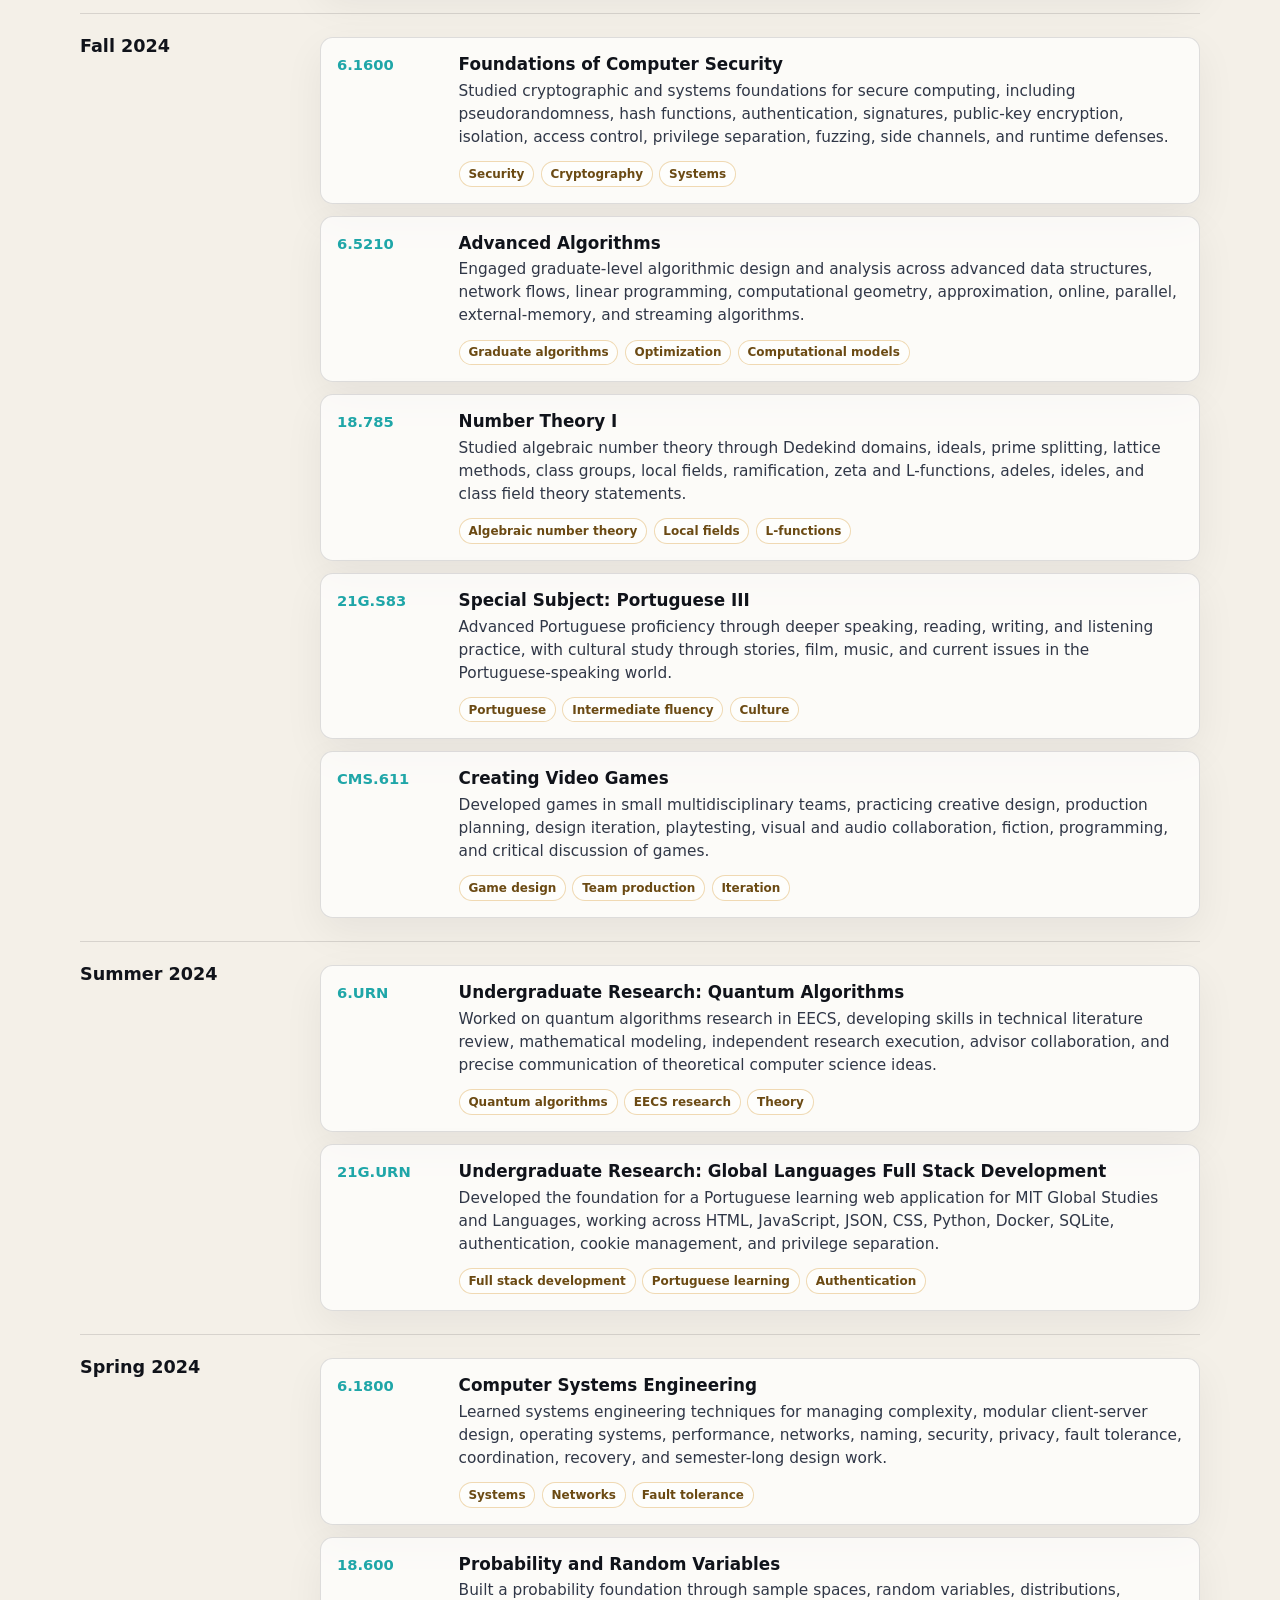
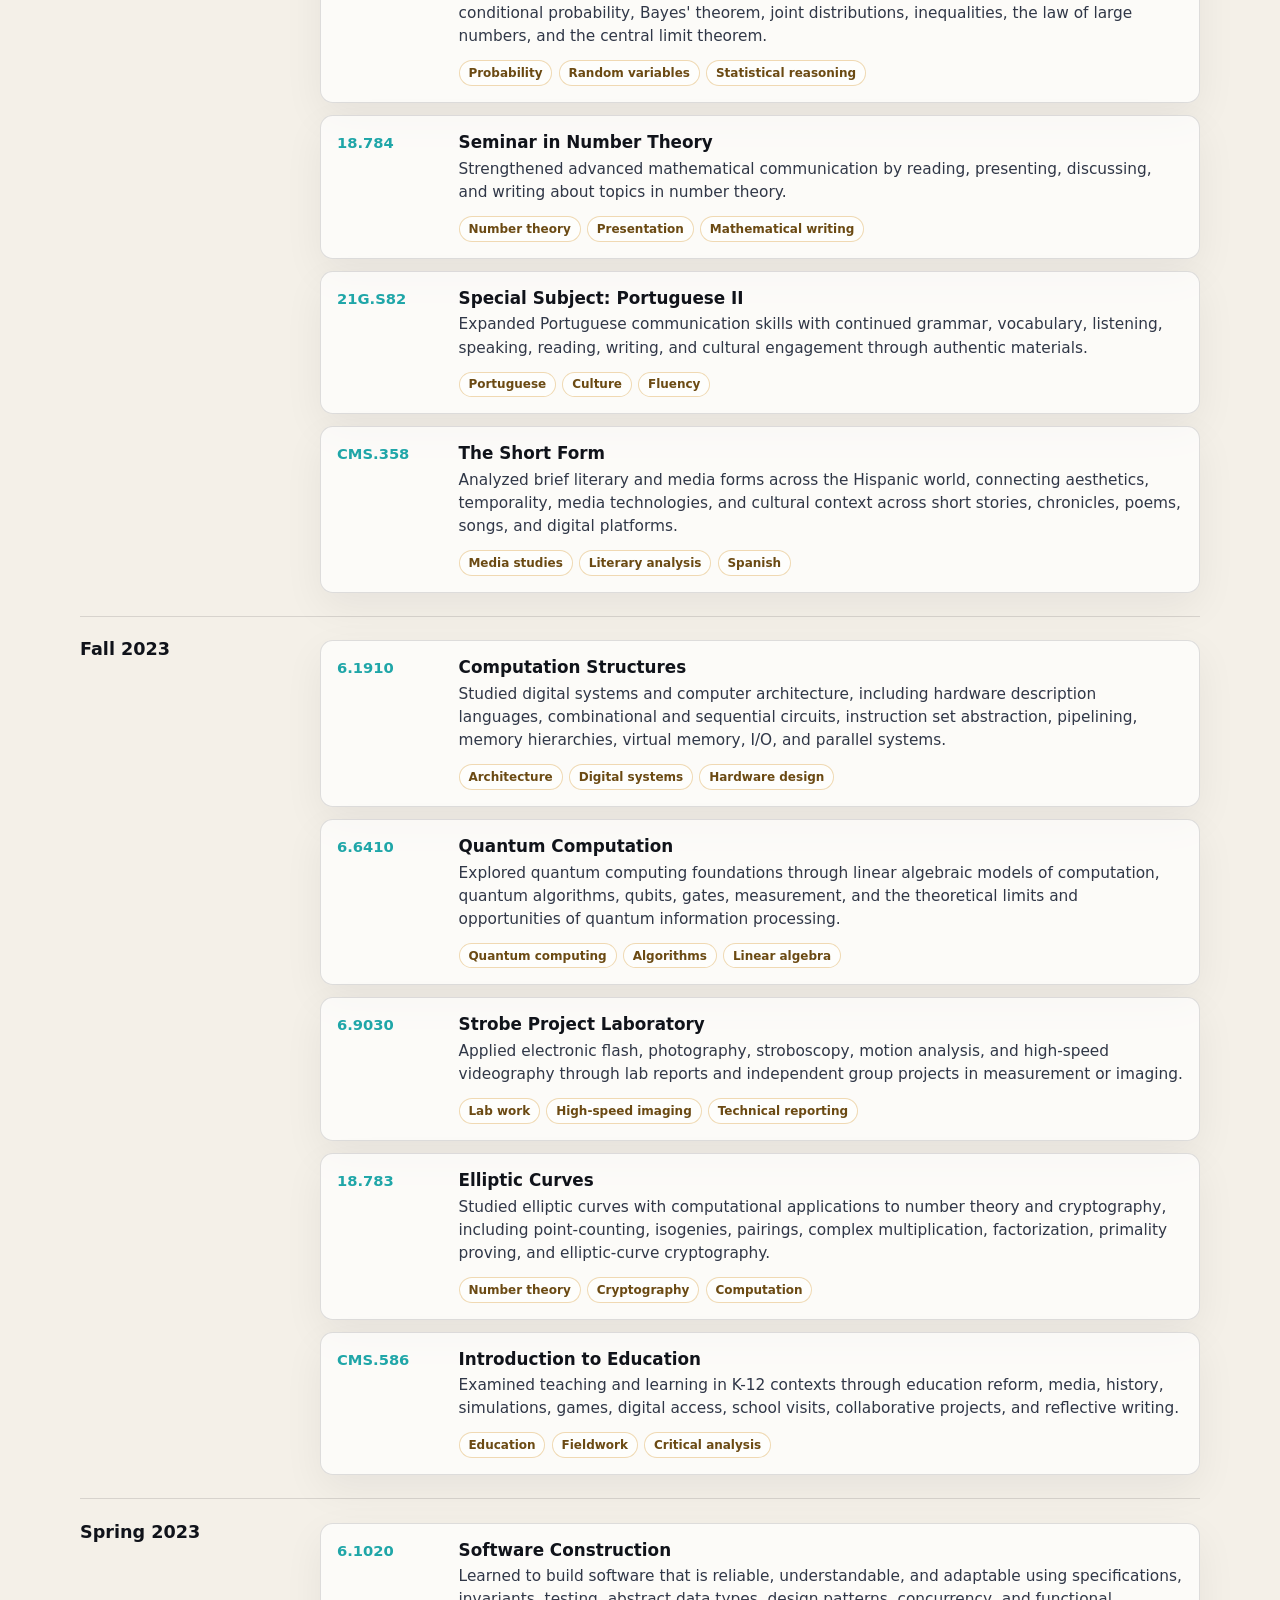
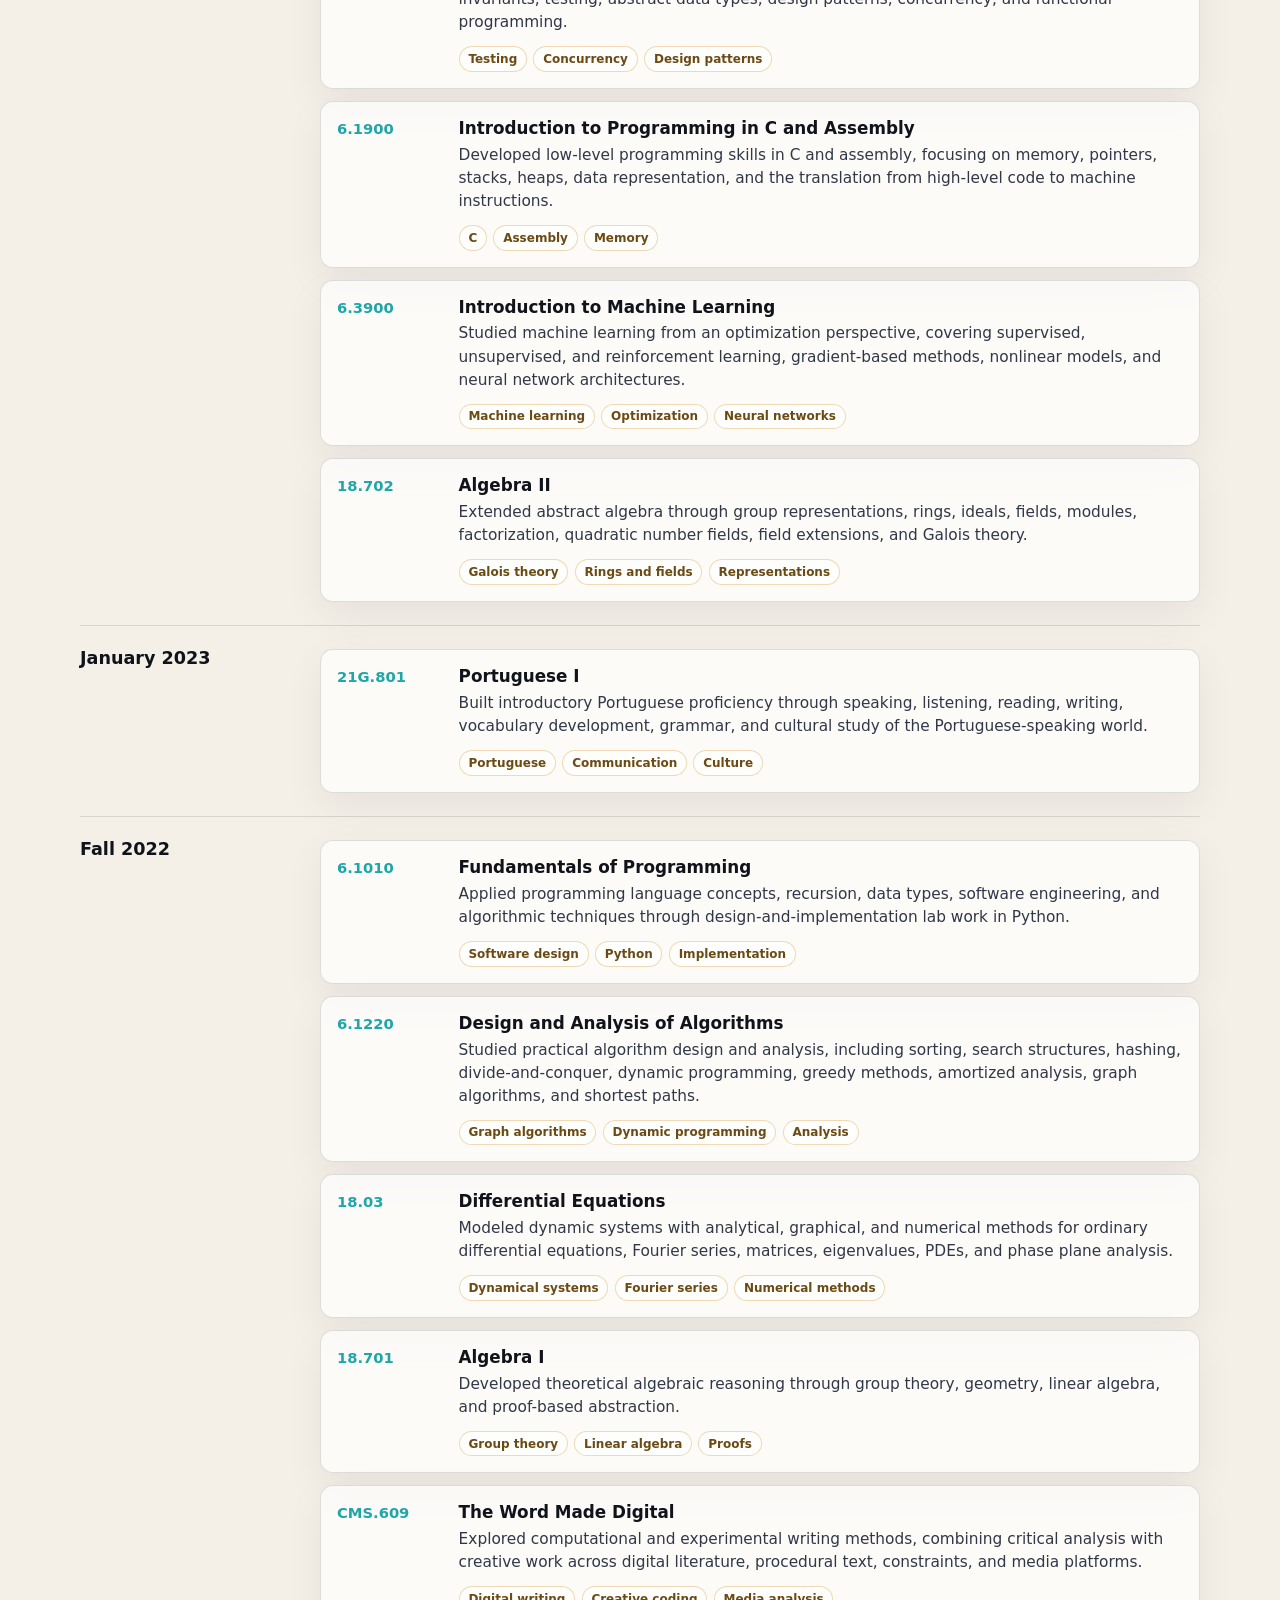
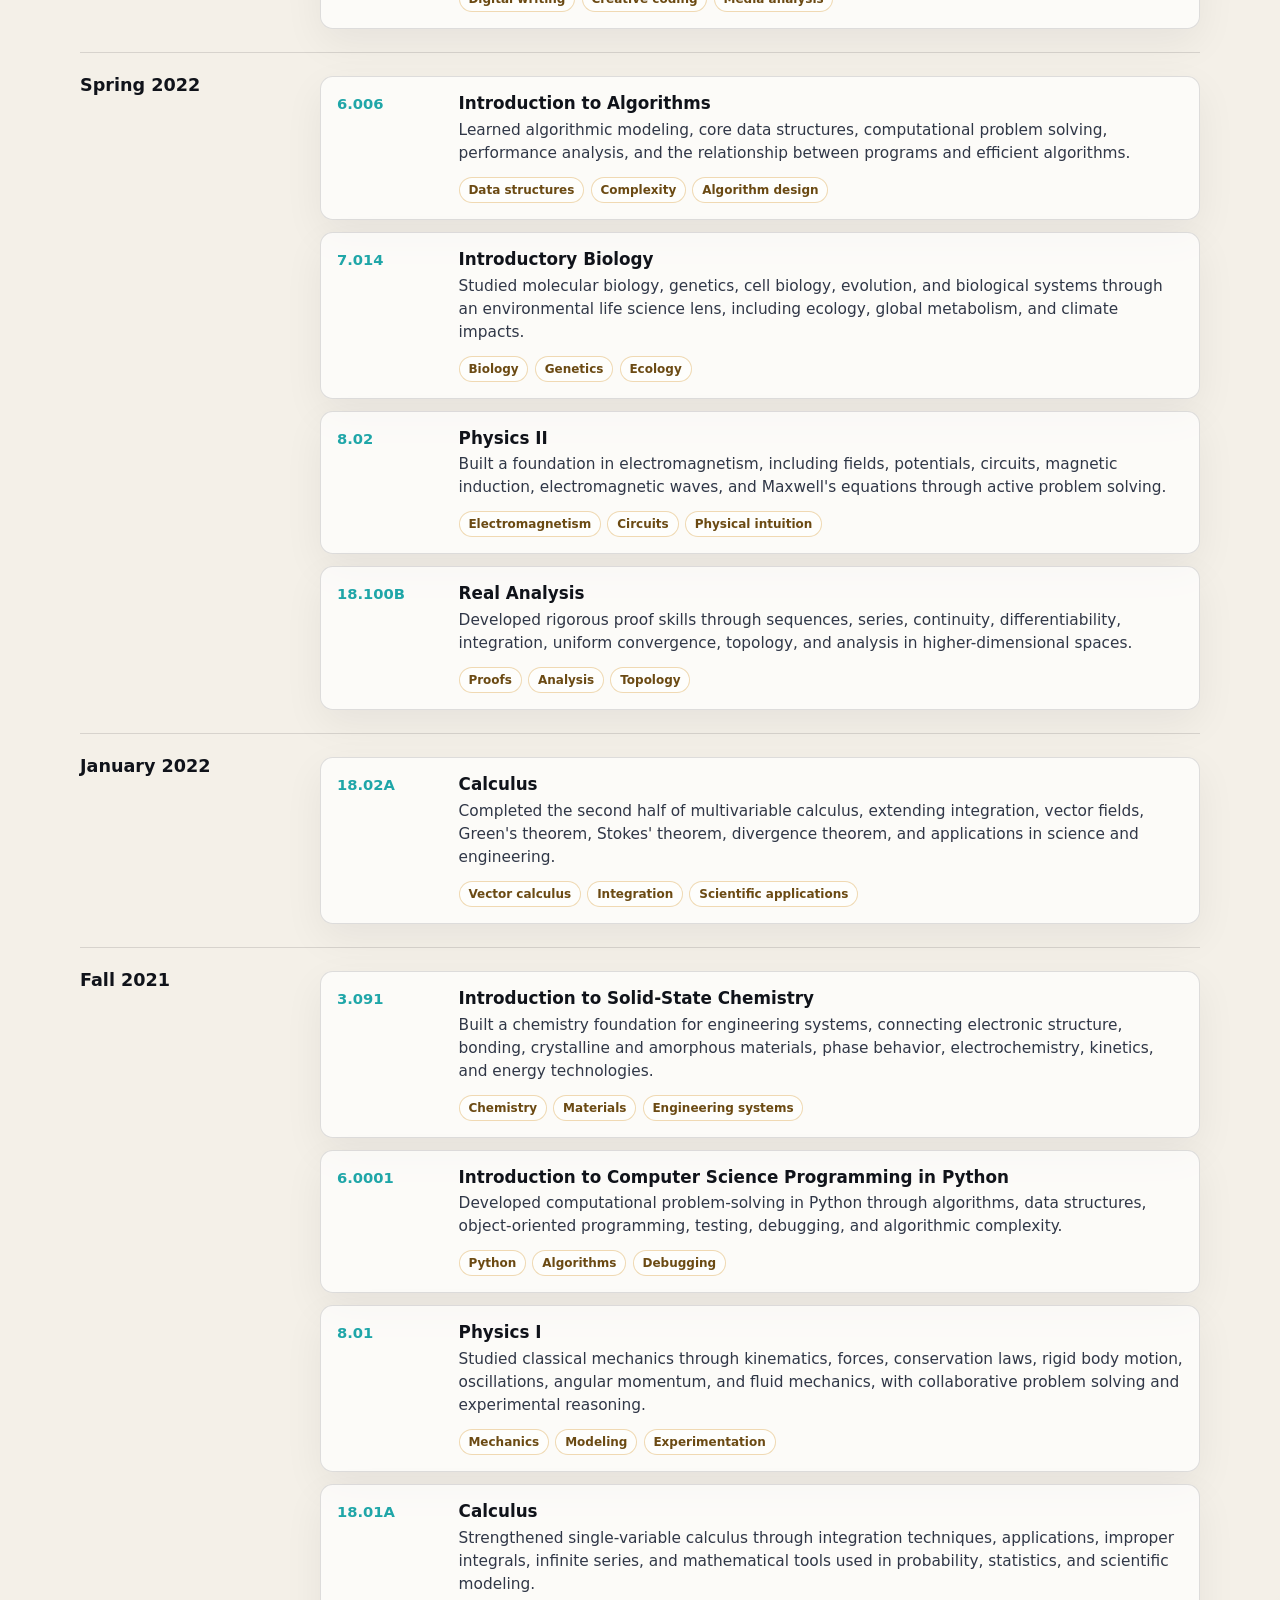
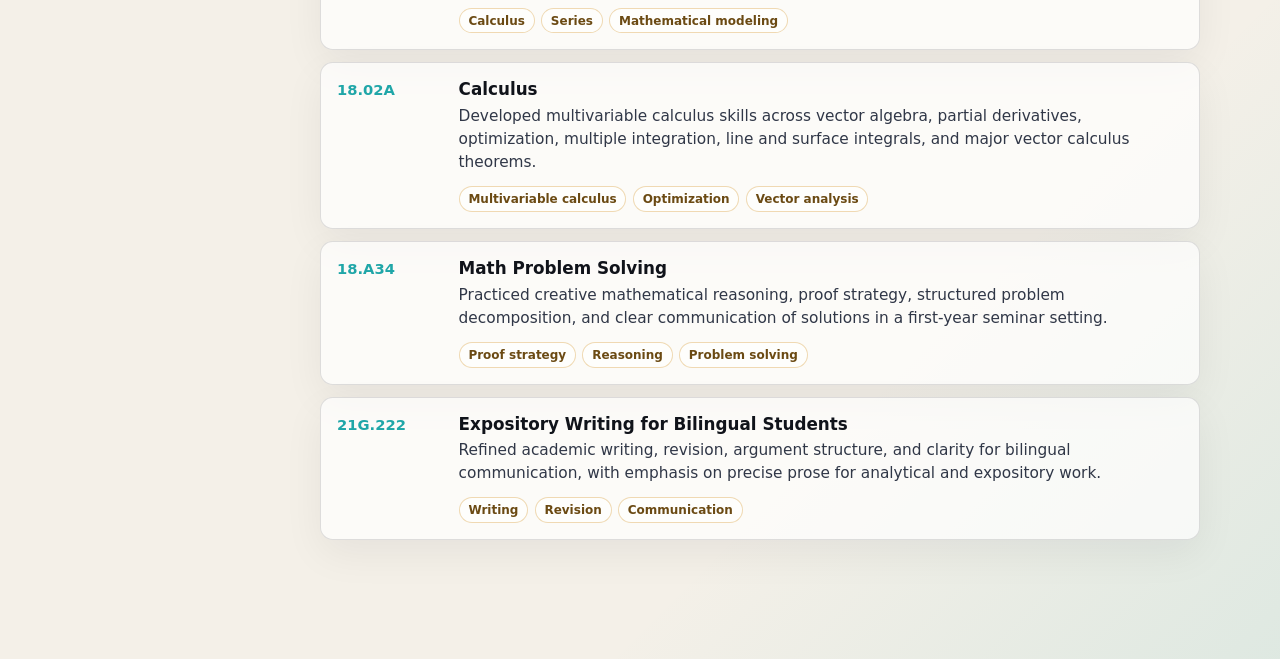
==== commit 7ee82110: "cleared disclaimers" ====
--- a/academics.html
+++ b/academics.html
@@ -118,11 +118,6 @@
             <p class="eyebrow">Coursework timeline</p>
             <h2 id="coursework-heading">Classwork and research</h2>
           </div>
-          <p>
-            Descriptions are paraphrased from official MIT catalog and subject
-            information, then reframed to emphasize skills and professional
-            relevance.
-          </p>
         </div>
 
         <div class="timeline">
@@ -260,20 +255,6 @@
 
         </div>
 
-        <aside class="source-note">
-          Descriptions use MIT's official catalog and subject pages as the
-          reference point. Special-subject, research, and thesis entries are
-          described at the level MIT publishes them.
-          <div class="source-links" aria-label="Official source links">
-            <a href="https://catalog.mit.edu/subjects/6/">Course 6</a>
-            <a href="https://catalog.mit.edu/subjects/18/">Course 18</a>
-            <a href="https://catalog.mit.edu/subjects/21g/">Course 21G</a>
-            <a href="https://catalog.mit.edu/subjects/cms/">CMS/W</a>
-            <a href="https://catalog.mit.edu/subjects/3/">Course 3</a>
-            <a href="https://catalog.mit.edu/subjects/7/">Course 7</a>
-            <a href="https://catalog.mit.edu/subjects/8/">Course 8</a>
-          </div>
-        </aside>
       </section>
     </main>
   </body>
